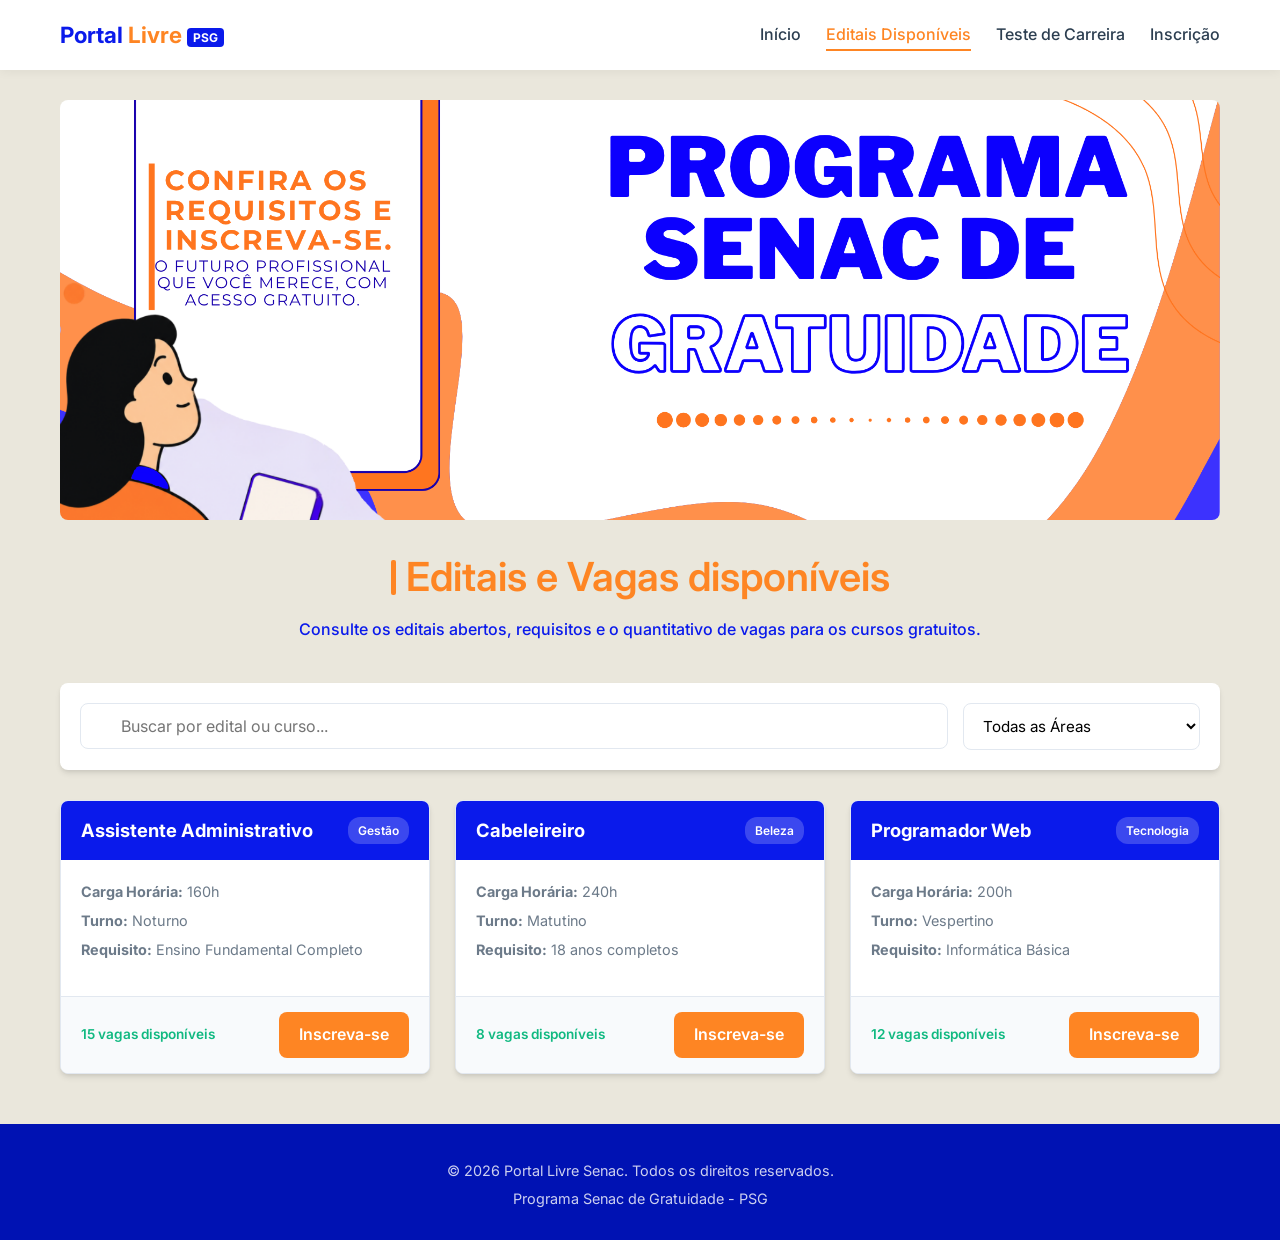
==== portal-PSG/html/editais.html @ 7f182963 "Atualização de  todos os arquivos do projeto" ====
<!DOCTYPE html>
<html lang="pt-BR">
<head>
    <meta charset="UTF-8">
    <meta name="viewport" content="width=device-width, initial-scale=1.0">
    <title>Editais Disponíveis - Portal Livre Senac PSG</title>
    <!-- Correto para o index.html -->
<link rel="stylesheet" href="/portal-PSG/css/global.css">
<link rel="stylesheet" href="/portal-PSG/css/editais.css">
    <link href="https://fonts.googleapis.com/css2?family=Inter:wght@400;500;600;700;800&display=swap" rel="stylesheet">
</head>
<body>

    <header class="navbar">
        <div class="container nav-content">
            <a href="index.html" class="logo">
                Portal <span class="highlight">Livre</span> <span class="psg-tag">PSG</span>
            </a>
            <ul class="nav-links">
                <li><a href="index.html">Início</a></li>
                <li><a href="editais.html" class="active">Editais Disponíveis</a></li>
                <li><a href="teste-carreira.html">Teste de Carreira</a></li>
                <li><a href="inscricao.html">Inscrição</a></li>
            </ul>
        </div>
    </header>

    <main class="container">
        <div class="editais-banner-wrapper">
            <!-- Certifique-se de salvar a imagem com este nome na pasta /img -->
            <img src="/portal-PSG/img/Programa de gratuitade.png" alt="Banner Editais Senac" class="editais-banner-img" onerror="this.style.display='none'">
            <div class="editais-header-box">
                <h2 class="editais-main-title">Editais e Vagas disponíveis</h2>
                <p class="editais-subtitle">Consulte os editais abertos, requisitos e o quantitativo de vagas para os cursos gratuitos.</p>
            </div>
        </div>

        <div class="filter-container">
            <div class="search-input-box">
                <i class="fas fa-search"></i>
                <input type="text" id="searchEdital" placeholder="Buscar por edital ou curso...">
            </div>
            <div class="filter-selects">
                <select id="filterArea">
                    <option value="">Todas as Áreas</option>
                    <option value="tecnologia">Tecnologia da Informação</option>
                    <option value="gestao">Gestão e Negócios</option>
                    <option value="gastronomia">Gastronomia</option>
                </select>
            </div>
        </div>

        <div class="courses-grid" id="coursesGrid">
    
    <!-- Card 1: Exemplo de Curso -->
    <div class="course-card">
        <div class="course-header">
            <h3 class="course-title" style="color: white; margin: 0; font-size: 1.15rem;">Assistente Administrativo</h3>
            <span class="course-tag">Gestão</span>
        </div>
        <div class="course-body">
            <div class="course-info">
                <p><i class="fas fa-clock"></i> <strong>Carga Horária:</strong> 160h</p>
                <p><i class="fas fa-calendar-alt"></i> <strong>Turno:</strong> Noturno</p>
                <p><i class="fas fa-graduation-cap"></i> <strong>Requisito:</strong> Ensino Fundamental Completo</p>
            </div>
        </div>
        <div class="course-footer">
            <span class="vagas-tag"><i class="fas fa-users"></i> 15 vagas disponíveis</span>
            <a href="inscricao.html" class="btn-primary">Inscreva-se</a>
        </div>
    </div>

    <!-- Card 2: Exemplo de Curso -->
    <div class="course-card">
        <div class="course-header">
            <h3 class="course-title" style="color: white; margin: 0; font-size: 1.15rem;">Cabeleireiro</h3>
            <span class="course-tag">Beleza</span>
        </div>
        <div class="course-body">
            <div class="course-info">
                <p><i class="fas fa-clock"></i> <strong>Carga Horária:</strong> 240h</p>
                <p><i class="fas fa-calendar-alt"></i> <strong>Turno:</strong> Matutino</p>
                <p><i class="fas fa-graduation-cap"></i> <strong>Requisito:</strong> 18 anos completos</p>
            </div>
        </div>
        <div class="course-footer">
            <span class="vagas-tag"><i class="fas fa-users"></i> 8 vagas disponíveis</span>
            <a href="inscricao.html" class="btn-primary">Inscreva-se</a>
        </div>
    </div>

    <!-- Card 3: Exemplo de Curso -->
    <div class="course-card">
        <div class="course-header">
            <h3 class="course-title" style="color: white; margin: 0; font-size: 1.15rem;">Programador Web</h3>
            <span class="course-tag">Tecnologia</span>
        </div>
        <div class="course-body">
            <div class="course-info">
                <p><i class="fas fa-clock"></i> <strong>Carga Horária:</strong> 200h</p>
                <p><i class="fas fa-calendar-alt"></i> <strong>Turno:</strong> Vespertino</p>
                <p><i class="fas fa-graduation-cap"></i> <strong>Requisito:</strong> Informática Básica</p>
            </div>
        </div>
        <div class="course-footer">
            <span class="vagas-tag"><i class="fas fa-users"></i> 12 vagas disponíveis</span>
            <a href="inscricao.html" class="btn-primary">Inscreva-se</a>
        </div>
    </div>

</div>
    </main>

    <footer>
        <div class="container">
            <p>&copy; 2026 Portal Livre Senac. Todos os direitos reservados.</p>
            <p>Programa Senac de Gratuidade - PSG</p>
        </div>
    </footer>

    <script src="js/script.js"></script>
</body>
</html>
---- portal-PSG/css/global.css ----
/* ================= VARIÁVEIS E RESET ================= */
:root {
    --senac-blue: #0A1AEB;
    --senac-blue-dark: #0012B3;
    --senac-orange: #FE8523;
    --senac-orange-hover: #E06F15;
    --text-dark: #2c3e50;
    --text-light: #6c7a89;
    --bg-light: #EAE7DC;
    --bg-white: #ffffff;
    --border-color: #e2e8f0;
    --success-color: #10b981;
    --danger-color: #ef4444;
    --radius: 8px;
    --shadow: 0 4px 6px -1px rgba(0, 0, 0, 0.1), 0 2px 4px -1px rgba(0, 0, 0, 0.06);
}

* {
    margin: 0;
    padding: 0;
    box-sizing: border-box;
    font-family: 'Inter', sans-serif;
}

body {
    background-color: var(--bg-light);
    color: var(--text-dark);
    line-height: 1.6;
    display: flex;
    flex-direction: column;
    min-height: 100vh;
}

.container {
    max-width: 1200px;
    margin: 0 auto;
    padding: 0 20px;
    width: 100%;
}

main.container {
    flex: 1;
    padding-top: 30px;
    padding-bottom: 50px;
}

.hidden {
    display: none !important;
}

/* ================= CABEÇALHO (NAVBAR) - GLOBAL ================= */
.navbar {
    background-color: var(--bg-white);
    box-shadow: 0 2px 10px rgba(0, 0, 0, 0.05);
    position: sticky;
    top: 0;
    z-index: 1000;
}

.nav-content {
    display: flex;
    justify-content: space-between;
    align-items: center;
    height: 70px;
}

.logo {
    cursor: pointer;
    font-weight: 700;
    font-size: 1.4rem;
    color: var(--senac-blue);
    text-decoration: none;
}

.logo .highlight {
    color: var(--senac-orange);
}

.psg-tag {
    background-color: var(--senac-blue);
    color: white;
    font-size: 0.75rem;
    padding: 2px 6px;
    border-radius: 4px;
    vertical-align: middle;
}

.nav-links {
    display: flex;
    gap: 25px;
    list-style: none;
}

.nav-links a {
    text-decoration: none;
    color: var(--text-dark);
    font-weight: 500;
    transition: color 0.3s;
    padding-bottom: 5px;
}

.nav-links a:hover,
.nav-links a.active {
    color: var(--senac-orange);
    border-bottom: 2px solid var(--senac-orange);
}

/* ================= BOTÕES GERAIS ================= */
.btn-primary {
    background-color: var(--senac-orange);
    color: white;
    border: none;
    padding: 10px 20px;
    border-radius: var(--radius);
    font-weight: 600;
    cursor: pointer;
    transition: background 0.3s, transform 0.1s;
    text-decoration: none;
    display: inline-block;
    text-align: center;
}

.btn-primary:hover {
    background-color: var(--senac-orange-hover);
}

.btn-secondary {
    background-color: transparent;
    color: var(--senac-blue);
    border: 2px solid var(--senac-blue);
    padding: 8px 18px;
    border-radius: var(--radius);
    font-weight: 600;
    cursor: pointer;
    transition: all 0.3s;
    text-decoration: none;
    display: inline-block;
    text-align: center;
}

.btn-secondary:hover {
    background-color: var(--senac-blue);
    color: white;
}

.btn-lg {
    padding: 14px 28px;
    font-size: 1.05rem;
}

.btn-full {
    width: 100%;
    margin-top: 10px;
}

/* ================= RODAPÉ (FOOTER) - GLOBAL ================= */
footer {
    background-color: var(--senac-blue-dark);
    color: white;
    padding: 30px 0;
    text-align: center;
    margin-top: auto;
}

footer p {
    opacity: 0.8;
    font-size: 0.9rem;
    margin-top: 5px;
}

@media (max-width: 768px) {
    .nav-links { display: none; }
}
---- portal-PSG/css/editais.css ----
/* ================= BANNER E FILTROS ================= */
.editais-banner-wrapper {
    display: flex;
    flex-direction: column;
    align-items: center;
    text-align: center;
    margin-bottom: 10px;
}
.editais-banner-img {
    display: block;
    width: 100%;
    max-width: 100%;
    height: 420px;           /* Altura fixa menor (você pode testar 200px ou 250px) */
    object-fit: cover;       /* Corta as bordas superior/inferior de forma limpa para não achatar */
    object-position: center; /* Mantém o centro do banner em foco */
    margin: 0 auto 25px;
    border-radius: var(--radius);
}
.editais-header-box {
    margin-bottom: 30px;
}

.editais-main-title {
    color: var(--senac-orange);
    font-size: 2.5rem;
    font-weight: 600;
    margin-bottom: 8px;
    display: flex;
    align-items: center;
    justify-content: center;
    gap: 10px;
}

.editais-main-title::before {
    content: '';
    display: inline-block;
    width: 5px;
    height: 35px;
    background-color: var(--senac-orange);
    border-radius: 2px;
}

.editais-subtitle {
    color: var(--senac-blue);
    font-size: 1rem;
    font-weight: 500;
    max-width: 700px;
    margin: 0 auto;
}

.filter-container {
    background: var(--bg-white);
    padding: 20px;
    border-radius: var(--radius);
    box-shadow: var(--shadow);
    display: flex;
    gap: 15px;
    margin-bottom: 30px;
    flex-wrap: wrap;
}

.search-input-box {
    flex: 1;
    min-width: 280px;
    position: relative;
}

.search-input-box i {
    position: absolute;
    left: 15px;
    top: 50%;
    transform: translateY(-50%);
    color: var(--text-light);
}

.search-input-box input {
    width: 100%;
    padding: 12px 15px 12px 40px;
    border: 1px solid var(--border-color);
    border-radius: var(--radius);
    font-size: 1rem;
    outline: none;
}

.filter-selects {
    display: flex;
    gap: 10px;
    flex-wrap: wrap;
}

.filter-selects select {
    padding: 12px 15px;
    border: 1px solid var(--border-color);
    border-radius: var(--radius);
    font-size: 0.95rem;
    outline: none;
    background-color: var(--bg-white);
    cursor: pointer;
}

/* ================= GRID DE CURSOS ================= */
.courses-grid {
    display: grid;
    grid-template-columns: repeat(auto-fill, minmax(320px, 1fr));
    gap: 25px;
}

.course-card {
    background: var(--bg-white);
    border-radius: var(--radius);
    overflow: hidden;
    box-shadow: var(--shadow);
    transition: transform 0.2s, box-shadow 0.2s;
    display: flex;
    flex-direction: column;
    border: 1px solid var(--border-color);
}

.course-card:hover {
    transform: translateY(-5px);
    box-shadow: 0 10px 15px -3px rgba(0, 0, 0, 0.1);
}

.course-header {
    background-color: var(--senac-blue);
    color: white;
    padding: 15px 20px;
    display: flex;
    justify-content: space-between;
    align-items: center;
}

.course-tag {
    background: rgba(255, 255, 255, 0.2);
    padding: 4px 10px;
    border-radius: 12px;
    font-size: 0.75rem;
    font-weight: 600;
}

.course-body {
    padding: 20px;
    flex: 1;
    display: flex;
    flex-direction: column;
}

.course-title {
    font-size: 1.25rem;
    font-weight: 700;
    color: var(--senac-blue);
    margin-bottom: 10px;
}

.course-info {
    margin-bottom: 15px;
    color: var(--text-light);
    font-size: 0.9rem;
    display: flex;
    flex-direction: column;
    gap: 6px;
}

.course-info i {
    width: 20px;
    color: var(--senac-orange);
}

.course-footer {
    padding: 15px 20px;
    border-top: 1px solid var(--border-color);
    background-color: #f8fafc;
    display: flex;
    justify-content: space-between;
    align-items: center;
}

.vagas-tag {
    font-size: 0.85rem;
    font-weight: 600;
    color: var(--success-color);
}

@media (max-width: 768px) {
    .filter-container { flex-direction: column; }
    .filter-selects { flex-direction: column; width: 100%; }
    .filter-selects select { width: 100%; }
    .editais-main-title { font-size: 1.8rem; }
}
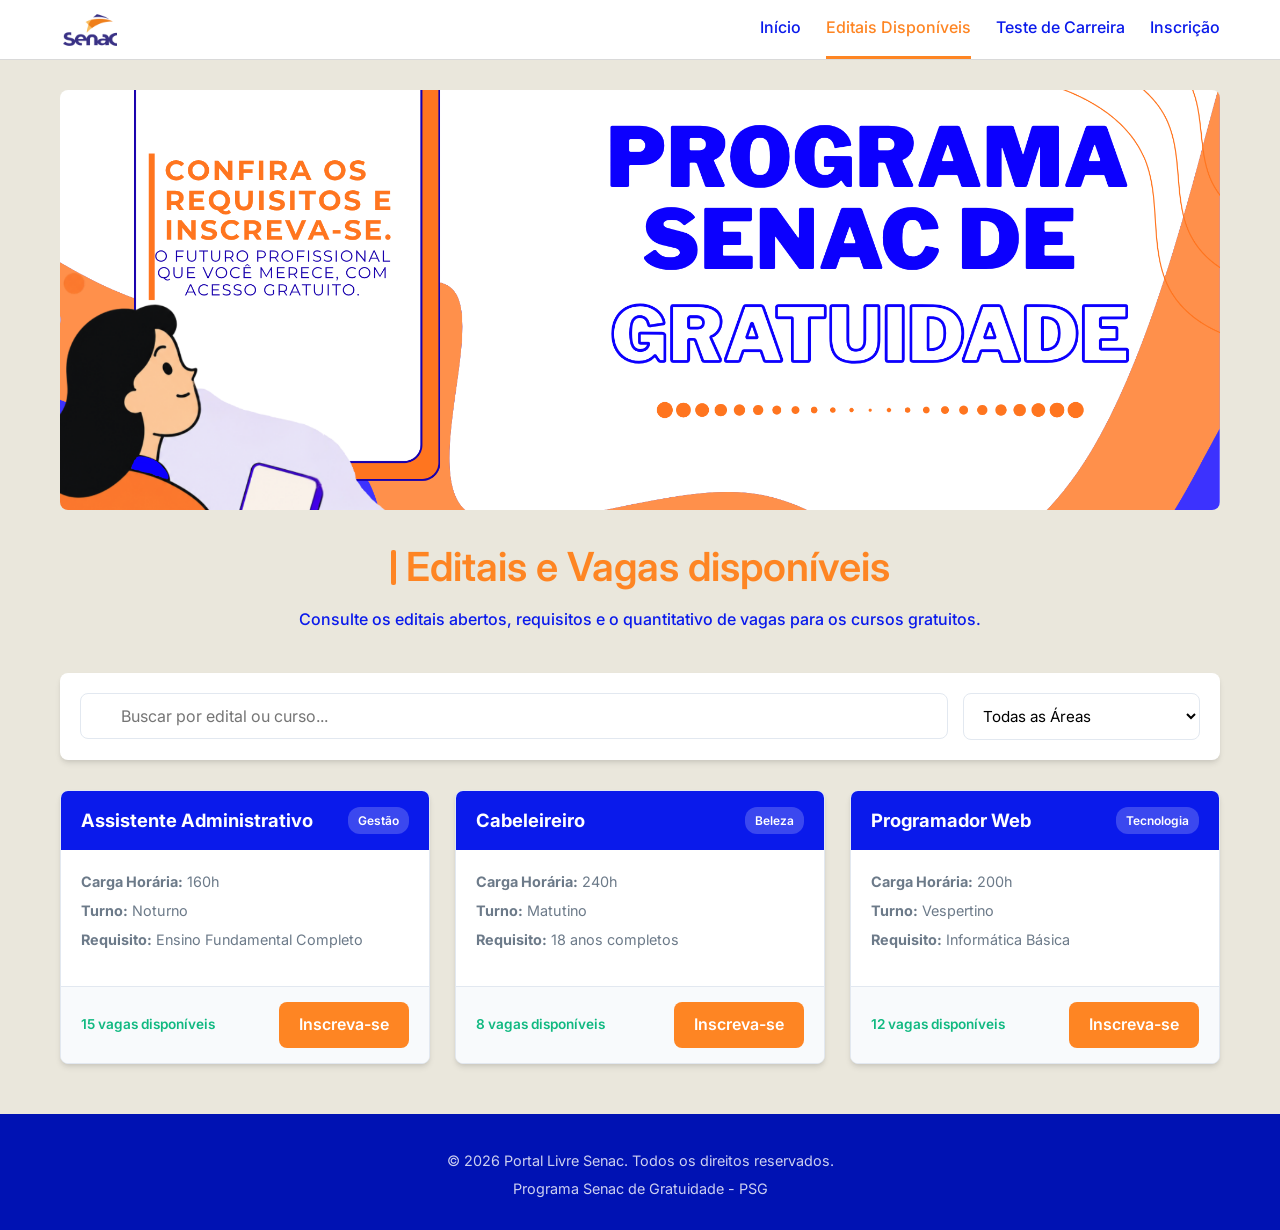
==== commit 083767ac: "Ajuste nas abas: Teste de carreira, navbar global" ====
--- a/portal-PSG/html/editais.html
+++ b/portal-PSG/html/editais.html
@@ -7,23 +7,24 @@
     <!-- Correto para o index.html -->
 <link rel="stylesheet" href="/portal-PSG/css/global.css">
 <link rel="stylesheet" href="/portal-PSG/css/editais.css">
-    <link href="https://fonts.googleapis.com/css2?family=Inter:wght@400;500;600;700;800&display=swap" rel="stylesheet">
+    <!-- Cole este link de fontes no <head> de TODAS as páginas -->
+<link href="https://fonts.googleapis.com/css2?family=Inter:wght@400;500;600;700&family=Lekton:wght@400;700&family=Lexend:wght@400;600;700;800&display=swap" rel="stylesheet">
 </head>
 <body>
 
     <header class="navbar">
-        <div class="container nav-content">
-            <a href="index.html" class="logo">
-                Portal <span class="highlight">Livre</span> <span class="psg-tag">PSG</span>
-            </a>
-            <ul class="nav-links">
-                <li><a href="index.html">Início</a></li>
-                <li><a href="editais.html" class="active">Editais Disponíveis</a></li>
-                <li><a href="teste-carreira.html">Teste de Carreira</a></li>
-                <li><a href="inscricao.html">Inscrição</a></li>
-            </ul>
-        </div>
-    </header>
+    <div class="container nav-content">
+        <a href="index.html" class="logo">
+            <img src="/portal-PSG/img/senac-logo.png" alt="Senac" class="logo-img">
+        </a>
+        <ul class="nav-links">
+            <li><a href="index.html">Início</a></li>
+            <li><a href="editais.html" class="active">Editais Disponíveis</a></li>
+            <li><a href="teste-carreira.html">Teste de Carreira</a></li>
+            <li><a href="inscricao.html">Inscrição</a></li>
+        </ul>
+    </div>
+</header>
 
     <main class="container">
         <div class="editais-banner-wrapper">
--- a/portal-PSG/css/global.css
+++ b/portal-PSG/css/global.css
@@ -29,6 +29,7 @@
     display: flex;
     flex-direction: column;
     min-height: 100vh;
+    padding-top: 60px; /* Evita que a navbar fixa cubra o topo das páginas */
 }
 
 .container {
@@ -50,61 +51,79 @@
 
 /* ================= CABEÇALHO (NAVBAR) - GLOBAL ================= */
 .navbar {
-    background-color: var(--bg-white);
-    box-shadow: 0 2px 10px rgba(0, 0, 0, 0.05);
-    position: sticky;
+    width: 100%;
+    height: 60px;
+    background: #FFFFFF;
+    border-bottom: 1px solid #D9D9D9;
+    position: fixed;
     top: 0;
-    z-index: 1000;
+    left: 0;
+    z-index: 999;
 }
 
+.navbar .container,
 .nav-content {
+    height: 100%;
     display: flex;
     justify-content: space-between;
     align-items: center;
-    height: 70px;
 }
 
+/* Estilo da Logo com Imagem */
 .logo {
-    cursor: pointer;
-    font-weight: 700;
-    font-size: 1.4rem;
-    color: var(--senac-blue);
+    display: flex;
+    align-items: center;
+    gap: 8px;
     text-decoration: none;
+    height: 100%;
 }
 
-.logo .highlight {
-    color: var(--senac-orange);
+.logo-img {
+    height: 60px; /* Altura ideal para a navbar de 60px */
+    width: auto;
+    object-fit: contain;
 }
 
 .psg-tag {
     background-color: var(--senac-blue);
     color: white;
     font-size: 0.75rem;
-    padding: 2px 6px;
+    font-weight: 700;
+    padding: 3px 7px;
     border-radius: 4px;
-    vertical-align: middle;
+    line-height: 1;
 }
 
 .nav-links {
     display: flex;
     gap: 25px;
     list-style: none;
+    height: 100%;
+    align-items: center;
+}
+
+.nav-links li {
+    height: 100%;
+    display: flex;
+    align-items: center;
 }
 
 .nav-links a {
     text-decoration: none;
-    color: var(--text-dark);
+    color:#0A1AEB;
     font-weight: 500;
-    transition: color 0.3s;
-    padding-bottom: 5px;
+    transition: color 0.3s, border-color 0.3s;
+    height: 100%;
+    display: flex;
+    align-items: center;
+    border-bottom: 3px solid transparent;
 }
 
 .nav-links a:hover,
 .nav-links a.active {
     color: var(--senac-orange);
-    border-bottom: 2px solid var(--senac-orange);
+    border-bottom-color: var(--senac-orange);
 }
-
 /* ================= BOTÕES GERAIS ================= */
 .btn-primary {
     background-color: var(--senac-orange);
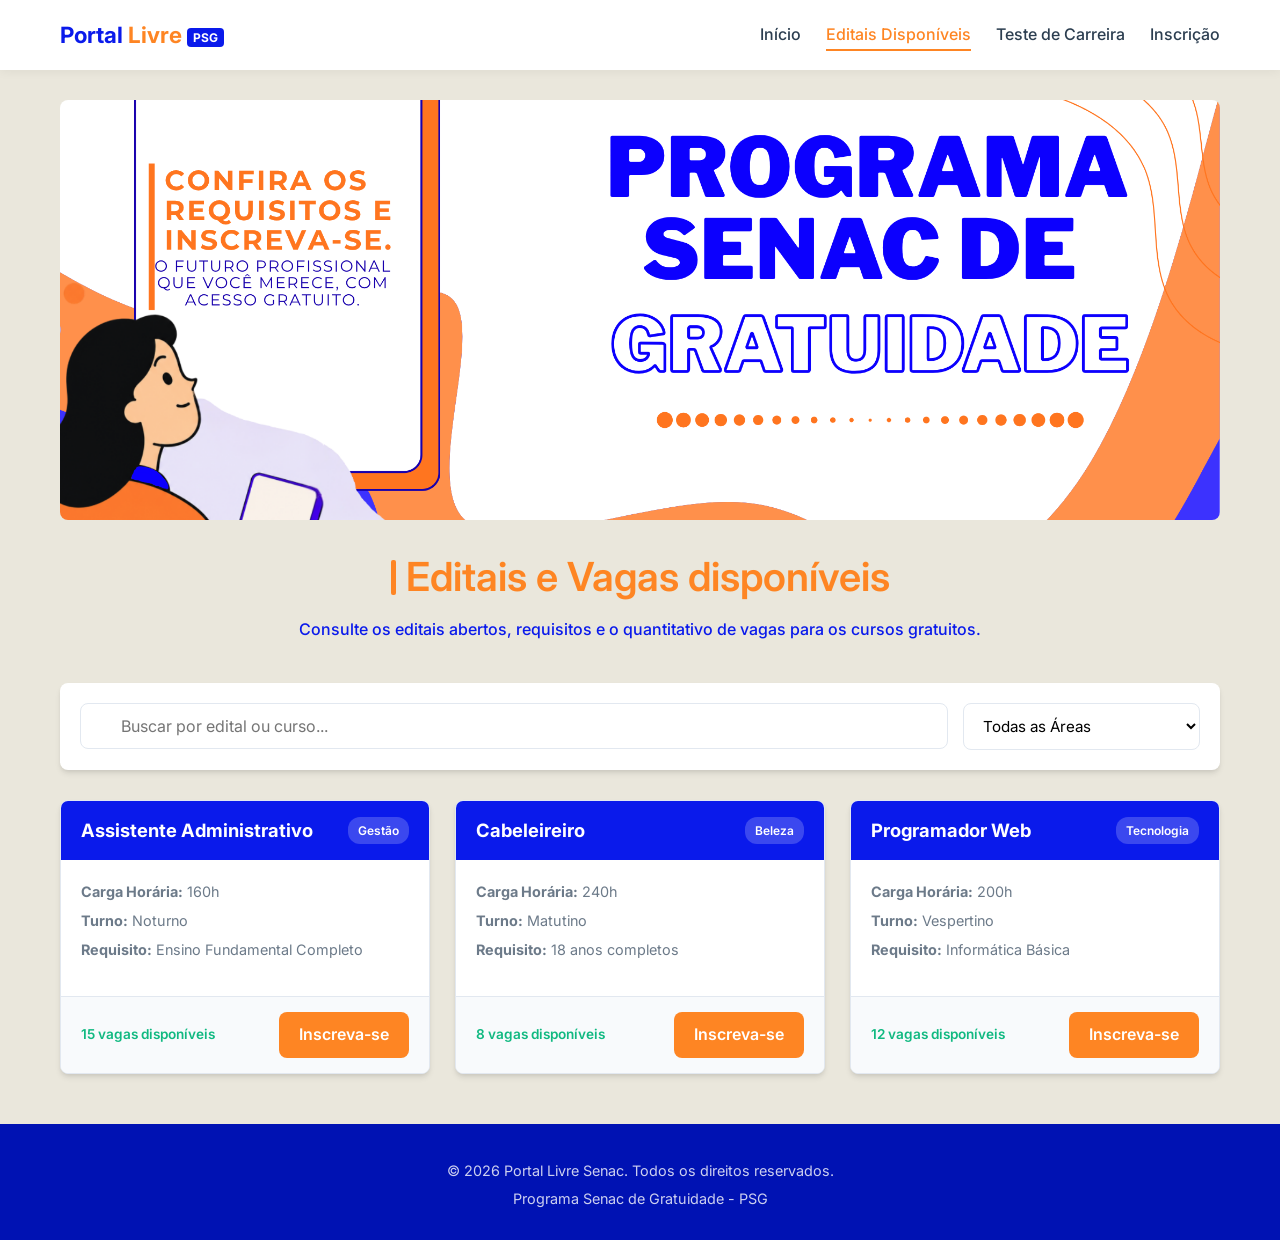
==== commit c0063abb: "atualizações da home" ====
--- a/portal-PSG/html/editais.html
+++ b/portal-PSG/html/editais.html
@@ -7,24 +7,23 @@
     <!-- Correto para o index.html -->
 <link rel="stylesheet" href="/portal-PSG/css/global.css">
 <link rel="stylesheet" href="/portal-PSG/css/editais.css">
-    <!-- Cole este link de fontes no <head> de TODAS as páginas -->
-<link href="https://fonts.googleapis.com/css2?family=Inter:wght@400;500;600;700&family=Lekton:wght@400;700&family=Lexend:wght@400;600;700;800&display=swap" rel="stylesheet">
+    <link href="https://fonts.googleapis.com/css2?family=Inter:wght@400;500;600;700;800&display=swap" rel="stylesheet">
 </head>
 <body>
 
     <header class="navbar">
-    <div class="container nav-content">
-        <a href="index.html" class="logo">
-            <img src="/portal-PSG/img/senac-logo.png" alt="Senac" class="logo-img">
-        </a>
-        <ul class="nav-links">
-            <li><a href="index.html">Início</a></li>
-            <li><a href="editais.html" class="active">Editais Disponíveis</a></li>
-            <li><a href="teste-carreira.html">Teste de Carreira</a></li>
-            <li><a href="inscricao.html">Inscrição</a></li>
-        </ul>
-    </div>
-</header>
+        <div class="container nav-content">
+            <a href="index.html" class="logo">
+                Portal <span class="highlight">Livre</span> <span class="psg-tag">PSG</span>
+            </a>
+            <ul class="nav-links">
+                <li><a href="index.html">Início</a></li>
+                <li><a href="editais.html" class="active">Editais Disponíveis</a></li>
+                <li><a href="teste-carreira.html">Teste de Carreira</a></li>
+                <li><a href="inscricao.html">Inscrição</a></li>
+            </ul>
+        </div>
+    </header>
 
     <main class="container">
         <div class="editais-banner-wrapper">
--- a/portal-PSG/css/global.css
+++ b/portal-PSG/css/global.css
@@ -29,7 +29,6 @@
     display: flex;
     flex-direction: column;
     min-height: 100vh;
-    padding-top: 60px; /* Evita que a navbar fixa cubra o topo das páginas */
 }
 
 .container {
@@ -51,79 +50,61 @@
 
 /* ================= CABEÇALHO (NAVBAR) - GLOBAL ================= */
 .navbar {
-    width: 100%;
-    height: 60px;
-    background: #FFFFFF;
-    border-bottom: 1px solid #D9D9D9;
-    position: fixed;
+    background-color: var(--bg-white);
+    box-shadow: 0 2px 10px rgba(0, 0, 0, 0.05);
+    position: sticky;
     top: 0;
-    left: 0;
-    z-index: 999;
+    z-index: 1000;
 }
 
-.navbar .container,
 .nav-content {
-    height: 100%;
     display: flex;
     justify-content: space-between;
     align-items: center;
+    height: 70px;
 }
 
-/* Estilo da Logo com Imagem */
 .logo {
-    display: flex;
-    align-items: center;
-    gap: 8px;
+    cursor: pointer;
+    font-weight: 700;
+    font-size: 1.4rem;
+    color: var(--senac-blue);
     text-decoration: none;
-    height: 100%;
 }
 
-.logo-img {
-    height: 60px; /* Altura ideal para a navbar de 60px */
-    width: auto;
-    object-fit: contain;
+.logo .highlight {
+    color: var(--senac-orange);
 }
 
 .psg-tag {
     background-color: var(--senac-blue);
     color: white;
     font-size: 0.75rem;
-    font-weight: 700;
-    padding: 3px 7px;
+    padding: 2px 6px;
     border-radius: 4px;
-    line-height: 1;
+    vertical-align: middle;
 }
 
 .nav-links {
     display: flex;
     gap: 25px;
     list-style: none;
-    height: 100%;
-    align-items: center;
-}
-
-.nav-links li {
-    height: 100%;
-    display: flex;
-    align-items: center;
 }
 
 .nav-links a {
     text-decoration: none;
-    color:#0A1AEB;
+    color: var(--text-dark);
     font-weight: 500;
-    transition: color 0.3s, border-color 0.3s;
-    height: 100%;
-    display: flex;
-    align-items: center;
-    border-bottom: 3px solid transparent;
+    transition: color 0.3s;
+    padding-bottom: 5px;
 }
 
 .nav-links a:hover,
 .nav-links a.active {
     color: var(--senac-orange);
-    border-bottom-color: var(--senac-orange);
+    border-bottom: 2px solid var(--senac-orange);
 }
+
 /* ================= BOTÕES GERAIS ================= */
 .btn-primary {
     background-color: var(--senac-orange);
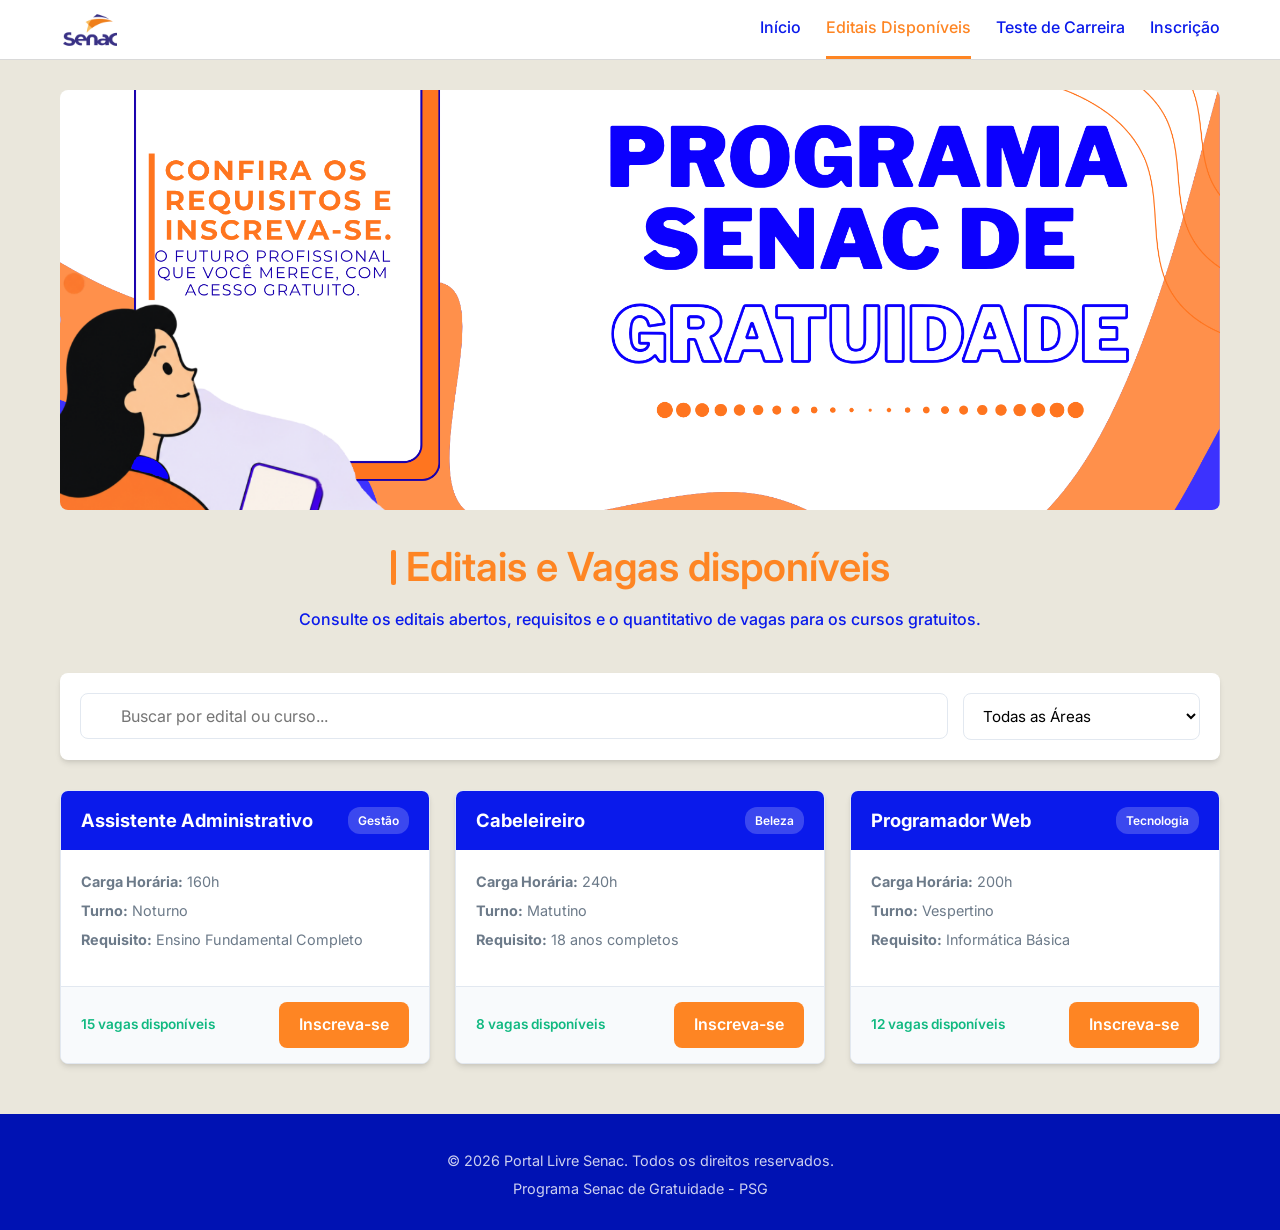
==== commit f7e80f93: "Merge branch 'main' into homehome" ====
--- a/portal-PSG/html/editais.html
+++ b/portal-PSG/html/editais.html
@@ -7,23 +7,24 @@
     <!-- Correto para o index.html -->
 <link rel="stylesheet" href="/portal-PSG/css/global.css">
 <link rel="stylesheet" href="/portal-PSG/css/editais.css">
-    <link href="https://fonts.googleapis.com/css2?family=Inter:wght@400;500;600;700;800&display=swap" rel="stylesheet">
+    <!-- Cole este link de fontes no <head> de TODAS as páginas -->
+<link href="https://fonts.googleapis.com/css2?family=Inter:wght@400;500;600;700&family=Lekton:wght@400;700&family=Lexend:wght@400;600;700;800&display=swap" rel="stylesheet">
 </head>
 <body>
 
     <header class="navbar">
-        <div class="container nav-content">
-            <a href="index.html" class="logo">
-                Portal <span class="highlight">Livre</span> <span class="psg-tag">PSG</span>
-            </a>
-            <ul class="nav-links">
-                <li><a href="index.html">Início</a></li>
-                <li><a href="editais.html" class="active">Editais Disponíveis</a></li>
-                <li><a href="teste-carreira.html">Teste de Carreira</a></li>
-                <li><a href="inscricao.html">Inscrição</a></li>
-            </ul>
-        </div>
-    </header>
+    <div class="container nav-content">
+        <a href="index.html" class="logo">
+            <img src="/portal-PSG/img/senac-logo.png" alt="Senac" class="logo-img">
+        </a>
+        <ul class="nav-links">
+            <li><a href="index.html">Início</a></li>
+            <li><a href="editais.html" class="active">Editais Disponíveis</a></li>
+            <li><a href="teste-carreira.html">Teste de Carreira</a></li>
+            <li><a href="inscricao.html">Inscrição</a></li>
+        </ul>
+    </div>
+</header>
 
     <main class="container">
         <div class="editais-banner-wrapper">
--- a/portal-PSG/css/global.css
+++ b/portal-PSG/css/global.css
@@ -29,6 +29,7 @@
     display: flex;
     flex-direction: column;
     min-height: 100vh;
+    padding-top: 60px; /* Evita que a navbar fixa cubra o topo das páginas */
 }
 
 .container {
@@ -50,61 +51,79 @@
 
 /* ================= CABEÇALHO (NAVBAR) - GLOBAL ================= */
 .navbar {
-    background-color: var(--bg-white);
-    box-shadow: 0 2px 10px rgba(0, 0, 0, 0.05);
-    position: sticky;
+    width: 100%;
+    height: 60px;
+    background: #FFFFFF;
+    border-bottom: 1px solid #D9D9D9;
+    position: fixed;
     top: 0;
-    z-index: 1000;
+    left: 0;
+    z-index: 999;
 }
 
+.navbar .container,
 .nav-content {
+    height: 100%;
     display: flex;
     justify-content: space-between;
     align-items: center;
-    height: 70px;
 }
 
+/* Estilo da Logo com Imagem */
 .logo {
-    cursor: pointer;
-    font-weight: 700;
-    font-size: 1.4rem;
-    color: var(--senac-blue);
+    display: flex;
+    align-items: center;
+    gap: 8px;
     text-decoration: none;
+    height: 100%;
 }
 
-.logo .highlight {
-    color: var(--senac-orange);
+.logo-img {
+    height: 60px; /* Altura ideal para a navbar de 60px */
+    width: auto;
+    object-fit: contain;
 }
 
 .psg-tag {
     background-color: var(--senac-blue);
     color: white;
     font-size: 0.75rem;
-    padding: 2px 6px;
+    font-weight: 700;
+    padding: 3px 7px;
     border-radius: 4px;
-    vertical-align: middle;
+    line-height: 1;
 }
 
 .nav-links {
     display: flex;
     gap: 25px;
     list-style: none;
+    height: 100%;
+    align-items: center;
+}
+
+.nav-links li {
+    height: 100%;
+    display: flex;
+    align-items: center;
 }
 
 .nav-links a {
     text-decoration: none;
-    color: var(--text-dark);
+    color:#0A1AEB;
     font-weight: 500;
-    transition: color 0.3s;
-    padding-bottom: 5px;
+    transition: color 0.3s, border-color 0.3s;
+    height: 100%;
+    display: flex;
+    align-items: center;
+    border-bottom: 3px solid transparent;
 }
 
 .nav-links a:hover,
 .nav-links a.active {
     color: var(--senac-orange);
-    border-bottom: 2px solid var(--senac-orange);
+    border-bottom-color: var(--senac-orange);
 }
-
 /* ================= BOTÕES GERAIS ================= */
 .btn-primary {
     background-color: var(--senac-orange);
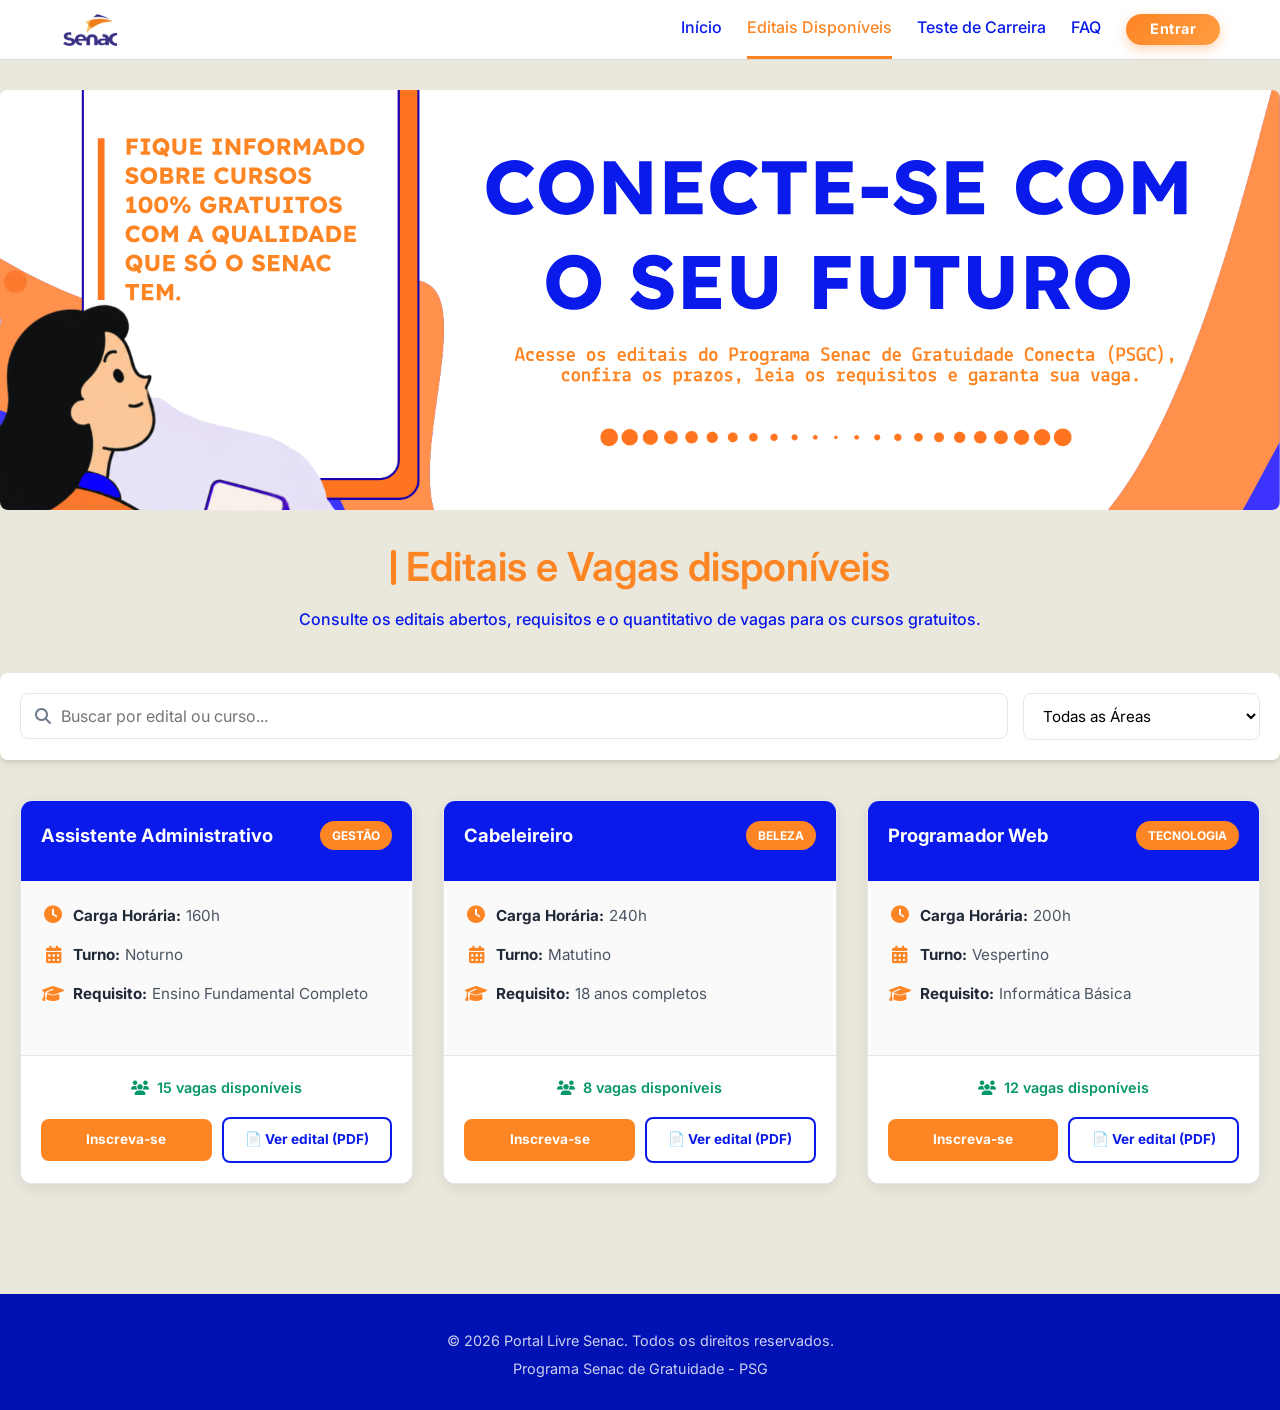
==== commit ee9f61c1: "Telas novas adicionadas" ====
--- a/portal-PSG/html/editais.html
+++ b/portal-PSG/html/editais.html
@@ -4,38 +4,48 @@
     <meta charset="UTF-8">
     <meta name="viewport" content="width=device-width, initial-scale=1.0">
     <title>Editais Disponíveis - Portal Livre Senac PSG</title>
-    <!-- Correto para o index.html -->
-<link rel="stylesheet" href="/portal-PSG/css/global.css">
-<link rel="stylesheet" href="/portal-PSG/css/editais.css">
-    <!-- Cole este link de fontes no <head> de TODAS as páginas -->
-<link href="https://fonts.googleapis.com/css2?family=Inter:wght@400;500;600;700&family=Lekton:wght@400;700&family=Lexend:wght@400;600;700;800&display=swap" rel="stylesheet">
+    
+    <!-- CSS -->
+    <link rel="stylesheet" href="/portal-PSG/css/global.css">
+    <link rel="stylesheet" href="/portal-PSG/css/editais.css">
+    
+    <!-- Fontes -->
+    <link href="https://fonts.googleapis.com/css2?family=Inter:wght@400;500;600;700&family=Lekton:wght@400;700&family=Lexend:wght@400;600;700;800&display=swap" rel="stylesheet">
+    
+    <!-- FontAwesome (Necessário para os ícones funcionarem) -->
+    <link rel="stylesheet" href="https://cdnjs.cloudflare.com/ajax/libs/font-awesome/6.4.0/css/all.min.css">
 </head>
 <body>
 
+    <!-- NAVBAR -->
     <header class="navbar">
-    <div class="container nav-content">
-        <a href="index.html" class="logo">
-            <img src="/portal-PSG/img/senac-logo.png" alt="Senac" class="logo-img">
-        </a>
-        <ul class="nav-links">
-            <li><a href="index.html">Início</a></li>
-            <li><a href="editais.html" class="active">Editais Disponíveis</a></li>
-            <li><a href="teste-carreira.html">Teste de Carreira</a></li>
-            <li><a href="inscricao.html">Inscrição</a></li>
-        </ul>
-    </div>
-</header>
+        <div class="container nav-content">
+            <a href="index.html" class="logo">
+                <img src="/portal-PSG/img/senac-logo.png" alt="Senac" class="logo-img">
+            </a>
+            <ul class="nav-links">
+                <li><a href="index.html">Início</a></li>
+                <li><a href="editais.html" class="active">Editais Disponíveis</a></li>
+                <li><a href="teste-carreira.html">Teste de Carreira</a></li>
+                <li><a href="faq.html">FAQ</a></li>
+                <li><a href="login.html" class="btn-primary btn-nav-login">Entrar</a></li>
+            </ul>
+        </div>
+    </header>
 
+    <!-- CONTEÚDO PRINCIPAL -->
     <main class="container">
+        
+        <!-- BANNER DE EDITAIS -->
         <div class="editais-banner-wrapper">
-            <!-- Certifique-se de salvar a imagem com este nome na pasta /img -->
-            <img src="/portal-PSG/img/Programa de gratuitade.png" alt="Banner Editais Senac" class="editais-banner-img" onerror="this.style.display='none'">
+            <img src="/portal-PSG/img/Frame 103.svg" alt="Banner Editais Senac" class="editais-banner-img" onerror="this.style.display='none'">
             <div class="editais-header-box">
                 <h2 class="editais-main-title">Editais e Vagas disponíveis</h2>
                 <p class="editais-subtitle">Consulte os editais abertos, requisitos e o quantitativo de vagas para os cursos gratuitos.</p>
             </div>
         </div>
 
+        <!-- FILTROS E BUSCA -->
         <div class="filter-container">
             <div class="search-input-box">
                 <i class="fas fa-search"></i>
@@ -51,68 +61,76 @@
             </div>
         </div>
 
+        <!-- GRID DE CURSOS -->
         <div class="courses-grid" id="coursesGrid">
-    
-    <!-- Card 1: Exemplo de Curso -->
-    <div class="course-card">
-        <div class="course-header">
-            <h3 class="course-title" style="color: white; margin: 0; font-size: 1.15rem;">Assistente Administrativo</h3>
-            <span class="course-tag">Gestão</span>
+        
+            <!-- Card 1: Assistente Administrativo -->
+            <div class="course-card">
+                <div class="course-header">
+                    <h3 class="course-title" style="color: white; margin: 0; font-size: 1.15rem;">Assistente Administrativo</h3>
+                    <span class="course-tag">Gestão</span>
+                </div>
+                <div class="course-body">
+                    <div class="course-info">
+                        <p><i class="fas fa-clock"></i> <strong>Carga Horária:</strong> 160h</p>
+                        <p><i class="fas fa-calendar-alt"></i> <strong>Turno:</strong> Noturno</p>
+                        <p><i class="fas fa-graduation-cap"></i> <strong>Requisito:</strong> Ensino Fundamental Completo</p>
+                    </div>
+                </div>
+                <div class="course-footer">
+                    <span class="vagas-tag"><i class="fas fa-users"></i> 15 vagas disponíveis</span>
+                    <a href="inscricao.html" class="btn-primary">Inscreva-se</a>
+                    <!-- BOTÃO DO PDF ADICIONADO AQUI -->
+                    <a href="/portal-PSG/pdf/edital-adm.pdf" target="_blank" class="btn-pdf-curso">📄 Ver edital (PDF)</a>
+                </div>
+            </div>
+
+            <!-- Card 2: Cabeleireiro -->
+            <div class="course-card">
+                <div class="course-header">
+                    <h3 class="course-title" style="color: white; margin: 0; font-size: 1.15rem;">Cabeleireiro</h3>
+                    <span class="course-tag">Beleza</span>
+                </div>
+                <div class="course-body">
+                    <div class="course-info">
+                        <p><i class="fas fa-clock"></i> <strong>Carga Horária:</strong> 240h</p>
+                        <p><i class="fas fa-calendar-alt"></i> <strong>Turno:</strong> Matutino</p>
+                        <p><i class="fas fa-graduation-cap"></i> <strong>Requisito:</strong> 18 anos completos</p>
+                    </div>
+                </div>
+                <div class="course-footer">
+                    <span class="vagas-tag"><i class="fas fa-users"></i> 8 vagas disponíveis</span>
+                    <a href="inscricao.html" class="btn-primary">Inscreva-se</a>
+                    <!-- BOTÃO DO PDF ADICIONADO AQUI -->
+                    <a href="/portal-PSG/pdf/edital-beleza.pdf" target="_blank" class="btn-pdf-curso">📄 Ver edital (PDF)</a>
+                </div>
+            </div>
+
+            <!-- Card 3: Programador Web -->
+            <div class="course-card">
+                <div class="course-header">
+                    <h3 class="course-title" style="color: white; margin: 0; font-size: 1.15rem;">Programador Web</h3>
+                    <span class="course-tag">Tecnologia</span>
+                </div>
+                <div class="course-body">
+                    <div class="course-info">
+                        <p><i class="fas fa-clock"></i> <strong>Carga Horária:</strong> 200h</p>
+                        <p><i class="fas fa-calendar-alt"></i> <strong>Turno:</strong> Vespertino</p>
+                        <p><i class="fas fa-graduation-cap"></i> <strong>Requisito:</strong> Informática Básica</p>
+                    </div>
+                </div>
+                <div class="course-footer">
+                    <span class="vagas-tag"><i class="fas fa-users"></i> 12 vagas disponíveis</span>
+                    <a href="inscricao.html" class="btn-primary">Inscreva-se</a>
+                    <!-- BOTÃO DO PDF ADICIONADO AQUI -->
+                    <a href="/portal-PSG/pdf/edital-tecnologia.pdf" target="_blank" class="btn-pdf-curso">📄 Ver edital (PDF)</a>
+                </div>
+            </div>
+
         </div>
-        <div class="course-body">
-            <div class="course-info">
-                <p><i class="fas fa-clock"></i> <strong>Carga Horária:</strong> 160h</p>
-                <p><i class="fas fa-calendar-alt"></i> <strong>Turno:</strong> Noturno</p>
-                <p><i class="fas fa-graduation-cap"></i> <strong>Requisito:</strong> Ensino Fundamental Completo</p>
-            </div>
-        </div>
-        <div class="course-footer">
-            <span class="vagas-tag"><i class="fas fa-users"></i> 15 vagas disponíveis</span>
-            <a href="inscricao.html" class="btn-primary">Inscreva-se</a>
-        </div>
-    </div>
-
-    <!-- Card 2: Exemplo de Curso -->
-    <div class="course-card">
-        <div class="course-header">
-            <h3 class="course-title" style="color: white; margin: 0; font-size: 1.15rem;">Cabeleireiro</h3>
-            <span class="course-tag">Beleza</span>
-        </div>
-        <div class="course-body">
-            <div class="course-info">
-                <p><i class="fas fa-clock"></i> <strong>Carga Horária:</strong> 240h</p>
-                <p><i class="fas fa-calendar-alt"></i> <strong>Turno:</strong> Matutino</p>
-                <p><i class="fas fa-graduation-cap"></i> <strong>Requisito:</strong> 18 anos completos</p>
-            </div>
-        </div>
-        <div class="course-footer">
-            <span class="vagas-tag"><i class="fas fa-users"></i> 8 vagas disponíveis</span>
-            <a href="inscricao.html" class="btn-primary">Inscreva-se</a>
-        </div>
-    </div>
-
-    <!-- Card 3: Exemplo de Curso -->
-    <div class="course-card">
-        <div class="course-header">
-            <h3 class="course-title" style="color: white; margin: 0; font-size: 1.15rem;">Programador Web</h3>
-            <span class="course-tag">Tecnologia</span>
-        </div>
-        <div class="course-body">
-            <div class="course-info">
-                <p><i class="fas fa-clock"></i> <strong>Carga Horária:</strong> 200h</p>
-                <p><i class="fas fa-calendar-alt"></i> <strong>Turno:</strong> Vespertino</p>
-                <p><i class="fas fa-graduation-cap"></i> <strong>Requisito:</strong> Informática Básica</p>
-            </div>
-        </div>
-        <div class="course-footer">
-            <span class="vagas-tag"><i class="fas fa-users"></i> 12 vagas disponíveis</span>
-            <a href="inscricao.html" class="btn-primary">Inscreva-se</a>
-        </div>
-    </div>
-
-</div>
     </main>
 
+    <!-- FOOTER -->
     <footer>
         <div class="container">
             <p>&copy; 2026 Portal Livre Senac. Todos os direitos reservados.</p>
@@ -120,6 +138,7 @@
         </div>
     </footer>
 
-    <script src="js/script.js"></script>
+    <!-- SCRIPT CORRIGIDO -->
+    <script src="/portal-PSG/js/script.js"></script>
 </body>
 </html>
--- a/portal-PSG/css/global.css
+++ b/portal-PSG/css/global.css
@@ -110,7 +110,7 @@
 
 .nav-links a {
     text-decoration: none;
-    color:#0A1AEB;
+    color: var(--senac-blue);
     font-weight: 500;
     transition: color 0.3s, border-color 0.3s;
     height: 100%;
@@ -124,6 +124,7 @@
     color: var(--senac-orange);
     border-bottom-color: var(--senac-orange);
 }
+
 /* ================= BOTÕES GERAIS ================= */
 .btn-primary {
     background-color: var(--senac-orange);
@@ -189,4 +190,55 @@
 
 @media (max-width: 768px) {
     .nav-links { display: none; }
+}
+
+/* ==========================================================================
+   PADRONIZAÇÃO GLOBAL DO BOTÃO "ENTRAR" NA NAVBAR (FORÇADA)
+   ========================================================================== */
+
+/* Garante o alinhamento vertical e desgruda o botão do resto do menu */
+.navbar .nav-links li.login-item {
+    display: flex !important;
+    align-items: center !important;
+    height: 100% !important;
+    margin-left: 10px !important; 
+}
+
+/* Visual imutável do botão "Entrar" */
+.navbar .nav-links .btn-nav-login {
+    background: linear-gradient(135deg, var(--senac-orange, #FE8523) 0%, #ff9d42 100%) !important;
+    color: #ffffff !important;
+    padding: 8px 24px !important;
+    width: auto !important;
+    border: none !important;
+    border-radius: 25px !important; /* Formato pílula elegante */
+    font-weight: 700 !important;
+    font-size: 0.9rem !important;
+    letter-spacing: 0.5px !important;
+    cursor: pointer !important;
+    text-decoration: none !important;
+    display: inline-flex !important;
+    align-items: center !important;
+    justify-content: center !important;
+    height: auto !important;
+    line-height: 1 !important;
+    border-bottom: none !important; /* Remove a linha do menu */
+    box-shadow: 0 4px 12px rgba(254, 133, 35, 0.35) !important;
+    transition: all 0.3s ease !important;
+}
+
+/* Efeito Hover em todas as abas */
+.navbar .nav-links .btn-nav-login:hover {
+    background: linear-gradient(135deg, var(--senac-orange-hover, #E06F15) 0%, var(--senac-orange, #FE8523) 100%) !important;
+    color: #ffffff !important;
+    transform: translateY(-2px) !important;
+    box-shadow: 0 6px 16px rgba(254, 133, 35, 0.5) !important;
+    border-bottom: none !important;
+}
+
+/* Estado de Clique (Active) */
+.navbar .nav-links .btn-nav-login:active {
+    transform: translateY(0) scale(0.96) !important;
+    color: #ffffff !important;
+    box-shadow: 0 2px 6px rgba(254, 133, 35, 0.3) !important;
 }
--- a/portal-PSG/css/editais.css
+++ b/portal-PSG/css/editais.css
@@ -186,4 +186,203 @@
     .filter-selects { flex-direction: column; width: 100%; }
     .filter-selects select { width: 100%; }
     .editais-main-title { font-size: 1.8rem; }
+}
+/* =======================================================
+   GRID DE CURSOS E CARTÕES (CARDS)
+======================================================= */
+
+/* Container que segura todos os cartões */
+.courses-grid {
+    display: grid;
+    grid-template-columns: repeat(auto-fill, minmax(320px, 1fr));
+    gap: 30px;
+    margin-top: 40px;
+    margin-bottom: 60px;
+}
+
+/* Estilo principal de cada cartão */
+.course-card {
+    background-color: #FFFFFF;
+    border-radius: 12px;
+    box-shadow: 0 4px 15px rgba(0, 0, 0, 0.08);
+    display: flex;
+    flex-direction: column;
+    overflow: hidden;
+    transition: transform 0.3s ease, box-shadow 0.3s ease;
+    border: 1px solid #E5E7EB;
+}
+
+/* Efeito de flutuar ao passar o mouse no cartão */
+.course-card:hover {
+    transform: translateY(-8px);
+    box-shadow: 0 12px 25px rgba(0, 0, 0, 0.15);
+}
+
+/* Cabeçalho do Cartão (Fundo Azul) */
+.course-header {
+    background-color: var(--senac-blue, #0A1AEB); /* Azul Senac */
+    padding: 20px;
+    display: flex;
+    justify-content: space-between;
+    align-items: flex-start;
+    gap: 15px;
+    min-height: 80px;
+}
+
+/* Tag da área do curso (Gestão, Tecnologia, etc) no cabeçalho */
+.course-tag {
+    background-color: var(--senac-orange, #FE8523); /* Laranja Senac */
+    color: #FFFFFF;
+    font-size: 0.75rem;
+    font-weight: 700;
+    text-transform: uppercase;
+    padding: 5px 12px;
+    border-radius: 20px;
+    white-space: nowrap;
+}
+
+/* Corpo do Cartão (Onde ficam os textos) */
+.course-body {
+    padding: 24px 20px;
+    flex-grow: 1; /* Faz o cartão esticar para empurrar o footer pra baixo */
+    background-color: #FAFAFA;
+}
+
+/* Linhas de informação (Carga horária, Turno, etc) */
+.course-info p {
+    color: #4B5563;
+    font-size: 0.95rem;
+    margin-bottom: 12px;
+    display: flex;
+    align-items: center;
+    line-height: 1.4;
+}
+
+/* Ícones do FontAwesome dentro das informações */
+.course-info p i {
+    color: var(--senac-orange, #FE8523);
+    width: 24px;
+    font-size: 1.1rem;
+    text-align: center;
+    margin-right: 8px;
+}
+
+.course-info strong {
+    color: #1F2937;
+    margin-right: 5px;
+}
+
+/* Rodapé do Cartão (Onde ficam os botões) */
+.course-footer {
+    padding: 20px;
+    background-color: #FFFFFF;
+    border-top: 1px solid #E5E7EB;
+    display: flex;
+    flex-direction: column;
+    gap: 12px;
+}
+
+/* Texto de vagas disponíveis */
+.vagas-tag {
+    color: #059669; /* Verde para passar sensação positiva/disponibilidade */
+    font-size: 0.9rem;
+    font-weight: 600;
+    text-align: center;
+    margin-bottom: 4px;
+    display: flex;
+    align-items: center;
+    justify-content: center;
+    gap: 8px;
+}
+/* =======================================================
+   RODAPÉ DO CARTÃO (BOTÕES LADO A LADO)
+======================================================= */
+
+.course-footer {
+    padding: 20px;
+    background-color: #FFFFFF;
+    border-top: 1px solid #E5E7EB;
+    
+    /* Ativa o Grid e divide em 2 colunas de tamanhos iguais */
+    display: grid;
+    grid-template-columns: 1fr 1fr; 
+    gap: 10px; 
+}
+
+/* Faz a tag de vagas ocupar a linha inteira acima dos botões */
+.vagas-tag {
+    grid-column: 1 / -1; 
+    
+    color: #059669;
+    font-size: 0.9rem;
+    font-weight: 600;
+    text-align: center;
+    margin-bottom: 8px;
+    display: flex;
+    align-items: center;
+    justify-content: center;
+    gap: 8px;
+}
+
+/* Ajustes nos botões para dividirem bem o espaço */
+.course-footer .btn-primary,
+.btn-pdf-curso {
+    display: flex;
+    justify-content: center;
+    align-items: center;
+    text-align: center;
+    padding: 10px 5px; /* Reduzido nas laterais para caber o texto */
+    font-size: 0.85rem; /* Fonte levemente ajustada */
+    font-weight: 700;
+    border-radius: 8px;
+    text-decoration: none;
+    transition: all 0.3s ease;
+}
+
+/* Cores do Botão de Inscrição */
+.course-footer .btn-primary {
+    background-color: var(--senac-orange, #FE8523);
+    color: #FFFFFF;
+    border: none;
+}
+
+.course-footer .btn-primary:hover {
+    background-color: #e6761c;
+}
+
+/* Cores do Botão PDF */
+.btn-pdf-curso {
+    background-color: transparent;
+    color: var(--senac-blue, #0A1AEB);
+    border: 2px solid var(--senac-blue, #0A1AEB);
+}
+
+.btn-pdf-curso:hover {
+    background-color: var(--senac-blue, #0A1AEB);
+    color: #FFFFFF;
+}
+
+/* =======================================================
+   RESPONSIVIDADE (CELULARES)
+======================================================= */
+@media (max-width: 480px) {
+    /* Em telas muito finas, volta a empilhar para os textos não ficarem espremidos */
+    .course-footer {
+        grid-template-columns: 1fr;
+    }
+}
+/* Remove a limitação de largura e o espaçamento lateral no main da tela de Editais */
+main.container {
+    max-width: 100% !important;
+    padding-left: 0 !important;
+    padding-right: 0 !important;
+    margin-left: 0 !important;
+    margin-right: 0 !important;
+}
+
+/* Adiciona um pequeno padding interno apenas nos filtros e cards para não colarem 100% na borda da tela */
+.filter-container,
+.courses-grid {
+    padding-left: 20px;
+    padding-right: 20px;
 }
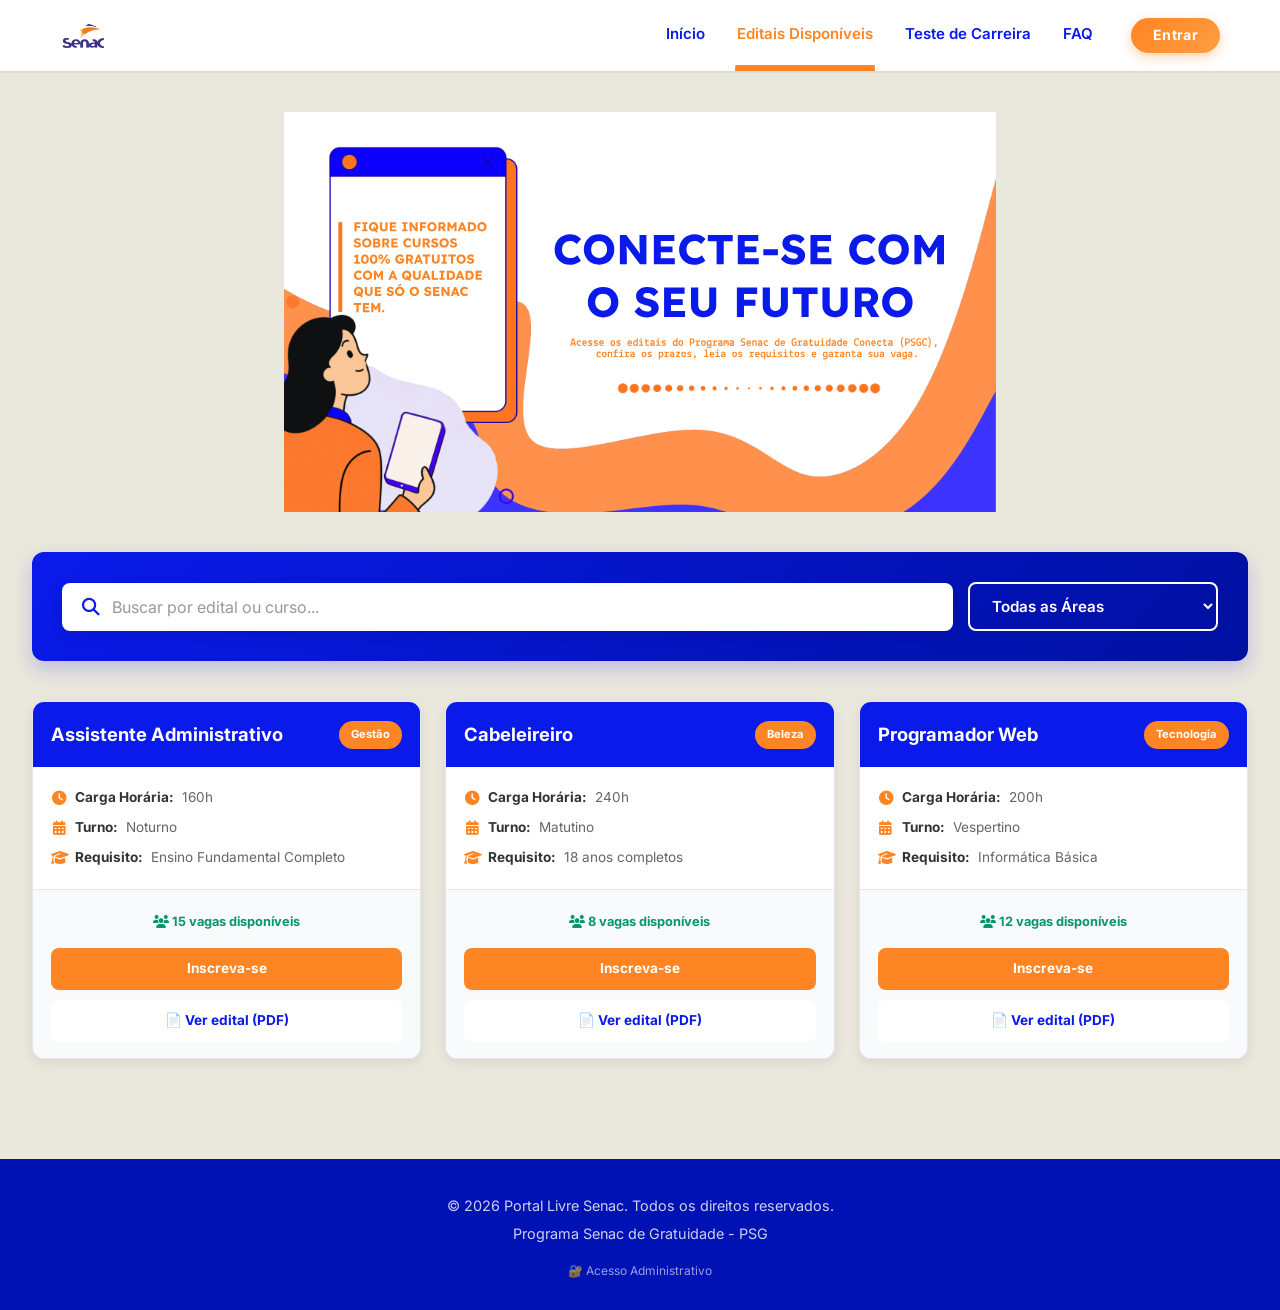
==== commit 75c7032a: "Adiciona nova funcionalidade de login e corrige bugs" ====
--- a/portal-PSG/html/editais.html
+++ b/portal-PSG/html/editais.html
@@ -6,8 +6,8 @@
     <title>Editais Disponíveis - Portal Livre Senac PSG</title>
     
     <!-- CSS -->
-    <link rel="stylesheet" href="/portal-PSG/css/global.css">
-    <link rel="stylesheet" href="/portal-PSG/css/editais.css">
+    <link rel="stylesheet" href="../css/global.css">
+    <link rel="stylesheet" href="../css/editais.css">
     
     <!-- Fontes -->
     <link href="https://fonts.googleapis.com/css2?family=Inter:wght@400;500;600;700&family=Lekton:wght@400;700&family=Lexend:wght@400;600;700;800&display=swap" rel="stylesheet">
@@ -20,15 +20,22 @@
     <!-- NAVBAR -->
     <header class="navbar">
         <div class="container nav-content">
-            <a href="index.html" class="logo">
-                <img src="/portal-PSG/img/senac-logo.png" alt="Senac" class="logo-img">
+            <a href="home.html" class="logo">
+                <img src="../img/senac-logo.png" alt="Logo SENAC" class="logo-img">
             </a>
+            <button class="menu-toggle">
+                <span></span>
+                <span></span>
+                <span></span>
+            </button>
             <ul class="nav-links">
-                <li><a href="index.html">Início</a></li>
+                <li><a href="home.html">Início</a></li>
                 <li><a href="editais.html" class="active">Editais Disponíveis</a></li>
                 <li><a href="teste-carreira.html">Teste de Carreira</a></li>
                 <li><a href="faq.html">FAQ</a></li>
-                <li><a href="login.html" class="btn-primary btn-nav-login">Entrar</a></li>
+                <li class="login-item">
+                    <a href="login.html" class="btn-nav-login">Entrar</a>
+                </li>
             </ul>
         </div>
     </header>
@@ -38,11 +45,7 @@
         
         <!-- BANNER DE EDITAIS -->
         <div class="editais-banner-wrapper">
-            <img src="/portal-PSG/img/Frame 103.svg" alt="Banner Editais Senac" class="editais-banner-img" onerror="this.style.display='none'">
-            <div class="editais-header-box">
-                <h2 class="editais-main-title">Editais e Vagas disponíveis</h2>
-                <p class="editais-subtitle">Consulte os editais abertos, requisitos e o quantitativo de vagas para os cursos gratuitos.</p>
-            </div>
+            <img src="../img/Frame 103.svg" alt="Banner Editais Senac" class="editais-banner-img" onerror="this.style.display='none'">
         </div>
 
         <!-- FILTROS E BUSCA -->
@@ -81,7 +84,7 @@
                     <span class="vagas-tag"><i class="fas fa-users"></i> 15 vagas disponíveis</span>
                     <a href="inscricao.html" class="btn-primary">Inscreva-se</a>
                     <!-- BOTÃO DO PDF ADICIONADO AQUI -->
-                    <a href="/portal-PSG/pdf/edital-adm.pdf" target="_blank" class="btn-pdf-curso">📄 Ver edital (PDF)</a>
+                    <a href="../pdf/edital-adm.pdf" target="_blank" class="btn-pdf-curso">📄 Ver edital (PDF)</a>
                 </div>
             </div>
 
@@ -102,7 +105,7 @@
                     <span class="vagas-tag"><i class="fas fa-users"></i> 8 vagas disponíveis</span>
                     <a href="inscricao.html" class="btn-primary">Inscreva-se</a>
                     <!-- BOTÃO DO PDF ADICIONADO AQUI -->
-                    <a href="/portal-PSG/pdf/edital-beleza.pdf" target="_blank" class="btn-pdf-curso">📄 Ver edital (PDF)</a>
+                    <a href="../pdf/edital-beleza.pdf" target="_blank" class="btn-pdf-curso">📄 Ver edital (PDF)</a>
                 </div>
             </div>
 
@@ -123,7 +126,7 @@
                     <span class="vagas-tag"><i class="fas fa-users"></i> 12 vagas disponíveis</span>
                     <a href="inscricao.html" class="btn-primary">Inscreva-se</a>
                     <!-- BOTÃO DO PDF ADICIONADO AQUI -->
-                    <a href="/portal-PSG/pdf/edital-tecnologia.pdf" target="_blank" class="btn-pdf-curso">📄 Ver edital (PDF)</a>
+                    <a href="../pdf/edital-tecnologia.pdf" target="_blank" class="btn-pdf-curso">📄 Ver edital (PDF)</a>
                 </div>
             </div>
 
@@ -135,10 +138,11 @@
         <div class="container">
             <p>&copy; 2026 Portal Livre Senac. Todos os direitos reservados.</p>
             <p>Programa Senac de Gratuidade - PSG</p>
+            <a href="../admin/login.html" class="admin-link">🔐 Acesso Administrativo</a>
         </div>
     </footer>
 
     <!-- SCRIPT CORRIGIDO -->
-    <script src="/portal-PSG/js/script.js"></script>
+    <script src="../js/script.js"></script>
 </body>
 </html>
--- a/portal-PSG/css/global.css
+++ b/portal-PSG/css/global.css
@@ -22,6 +22,13 @@
     font-family: 'Inter', sans-serif;
 }
 
+img,
+svg {
+    max-width: 100%;
+    height: auto;
+    display: block;
+}
+
 body {
     background-color: var(--bg-light);
     color: var(--text-dark);
@@ -29,7 +36,7 @@
     display: flex;
     flex-direction: column;
     min-height: 100vh;
-    padding-top: 60px; /* Evita que a navbar fixa cubra o topo das páginas */
+    padding-top: 72px; /* Alinha com a altura da navbar fixa */
 }
 
 .container {
@@ -52,13 +59,14 @@
 /* ================= CABEÇALHO (NAVBAR) - GLOBAL ================= */
 .navbar {
     width: 100%;
-    height: 60px;
+    height: 72px;
     background: #FFFFFF;
     border-bottom: 1px solid #D9D9D9;
     position: fixed;
     top: 0;
     left: 0;
     z-index: 999;
+    box-shadow: 0 1px 0 rgba(15, 23, 42, 0.04);
 }
 
 .navbar .container,
@@ -73,33 +81,39 @@
 .logo {
     display: flex;
     align-items: center;
-    gap: 8px;
+    gap: 10px;
     text-decoration: none;
     height: 100%;
 }
 
 .logo-img {
-    height: 60px; /* Altura ideal para a navbar de 60px */
+    height: 46px;
     width: auto;
     object-fit: contain;
+    display: block;
 }
 
 .psg-tag {
     background-color: var(--senac-blue);
     color: white;
-    font-size: 0.75rem;
+    font-size: 0.72rem;
     font-weight: 700;
-    padding: 3px 7px;
-    border-radius: 4px;
+    padding: 4px 8px;
+    border-radius: 5px;
     line-height: 1;
+    display: inline-flex;
+    align-items: center;
+    justify-content: center;
 }
 
 .nav-links {
     display: flex;
-    gap: 25px;
+    gap: 28px;
     list-style: none;
     height: 100%;
     align-items: center;
+    margin: 0;
+    padding: 0;
 }
 
 .nav-links li {
@@ -111,15 +125,40 @@
 .nav-links a {
     text-decoration: none;
     color: var(--senac-blue);
-    font-weight: 500;
-    transition: color 0.3s, border-color 0.3s;
+    font-weight: 600;
+    font-size: 0.94rem;
+    transition: color 0.25s ease, border-color 0.25s ease, transform 0.2s ease, opacity 0.2s ease;
     height: 100%;
     display: flex;
     align-items: center;
     border-bottom: 3px solid transparent;
-}
-
-.nav-links a:hover,
+    padding: 0 2px;
+    position: relative;
+    transform: translateY(0);
+}
+
+.nav-links a::after {
+    content: "";
+    position: absolute;
+    left: 0;
+    bottom: 0;
+    width: 0;
+    height: 3px;
+    background: var(--senac-orange);
+    border-radius: 999px;
+    transition: width 0.25s ease;
+}
+
+.nav-links a:hover {
+    color: var(--senac-orange);
+    transform: translateY(-1px);
+}
+
+.nav-links a:hover::after,
+.nav-links a.active::after {
+    width: 100%;
+}
+
 .nav-links a.active {
     color: var(--senac-orange);
     border-bottom-color: var(--senac-orange);
@@ -188,8 +227,65 @@
     margin-top: 5px;
 }
 
-@media (max-width: 768px) {
-    .nav-links { display: none; }
+.admin-link {
+    display: block;
+    margin-top: 16px;
+    font-size: 0.75rem;
+    opacity: 0.6;
+    text-decoration: none;
+    color: white;
+    transition: opacity 0.2s ease;
+}
+
+.admin-link:hover {
+    opacity: 1;
+    text-decoration: underline;
+}
+
+@media (max-width: 980px) {
+    .nav-links {
+        gap: 16px;
+    }
+
+    .nav-links a {
+        font-size: 0.8rem;
+    }
+}
+
+@media (max-width: 720px) {
+    body {
+        padding-top: 96px;
+    }
+
+    .navbar {
+        height: auto;
+        min-height: 72px;
+    }
+
+    .navbar .container,
+    .nav-content {
+        flex-wrap: wrap;
+        justify-content: center;
+        gap: 10px;
+        padding-top: 10px;
+        padding-bottom: 10px;
+    }
+
+    .nav-links {
+        width: 100%;
+        justify-content: center;
+        flex-wrap: wrap;
+        row-gap: 8px;
+        column-gap: 12px;
+    }
+
+    .nav-links a {
+        font-size: 0.75rem;
+    }
+
+    .logo-img {
+        height: 38px;
+    }
 }
 
 /* ==========================================================================
@@ -201,20 +297,20 @@
     display: flex !important;
     align-items: center !important;
     height: 100% !important;
-    margin-left: 10px !important; 
+    margin-left: 8px !important;
 }
 
 /* Visual imutável do botão "Entrar" */
 .navbar .nav-links .btn-nav-login {
     background: linear-gradient(135deg, var(--senac-orange, #FE8523) 0%, #ff9d42 100%) !important;
     color: #ffffff !important;
-    padding: 8px 24px !important;
+    padding: 10px 22px !important;
     width: auto !important;
     border: none !important;
-    border-radius: 25px !important; /* Formato pílula elegante */
+    border-radius: 999px !important;
     font-weight: 700 !important;
-    font-size: 0.9rem !important;
-    letter-spacing: 0.5px !important;
+    font-size: 0.88rem !important;
+    letter-spacing: 0.3px !important;
     cursor: pointer !important;
     text-decoration: none !important;
     display: inline-flex !important;
@@ -222,23 +318,137 @@
     justify-content: center !important;
     height: auto !important;
     line-height: 1 !important;
-    border-bottom: none !important; /* Remove a linha do menu */
+    border-bottom: none !important;
     box-shadow: 0 4px 12px rgba(254, 133, 35, 0.35) !important;
-    transition: all 0.3s ease !important;
+    transition: none !important;
 }
 
 /* Efeito Hover em todas as abas */
 .navbar .nav-links .btn-nav-login:hover {
-    background: linear-gradient(135deg, var(--senac-orange-hover, #E06F15) 0%, var(--senac-orange, #FE8523) 100%) !important;
+    background: linear-gradient(135deg, var(--senac-orange, #FE8523) 0%, #ff9d42 100%) !important;
     color: #ffffff !important;
-    transform: translateY(-2px) !important;
-    box-shadow: 0 6px 16px rgba(254, 133, 35, 0.5) !important;
+    box-shadow: 0 4px 12px rgba(254, 133, 35, 0.35) !important;
     border-bottom: none !important;
+    transform: none !important;
 }
 
 /* Estado de Clique (Active) */
 .navbar .nav-links .btn-nav-login:active {
-    transform: translateY(0) scale(0.96) !important;
+    background: linear-gradient(135deg, var(--senac-orange, #FE8523) 0%, #ff9d42 100%) !important;
     color: #ffffff !important;
-    box-shadow: 0 2px 6px rgba(254, 133, 35, 0.3) !important;
+    box-shadow: 0 4px 12px rgba(254, 133, 35, 0.35) !important;
+    transform: none !important;
+}
+
+/* ================= MENU HAMBÚRGUER RESPONSIVO ================= */
+
+.menu-toggle {
+    display: none;
+    flex-direction: column;
+    gap: 5px;
+    background: none;
+    border: none;
+    cursor: pointer;
+    padding: 8px;
+    color: var(--senac-blue);
+    font-size: 24px;
+    z-index: 1000;
+}
+
+.menu-toggle span {
+    width: 25px;
+    height: 2.5px;
+    background: var(--senac-blue);
+    transition: all 0.3s ease;
+    border-radius: 2px;
+}
+
+.menu-toggle.active span:nth-child(1) {
+    transform: rotate(45deg) translate(10px, 10px);
+}
+
+.menu-toggle.active span:nth-child(2) {
+    opacity: 0;
+}
+
+.menu-toggle.active span:nth-child(3) {
+    transform: rotate(-45deg) translate(9px, -9px);
+}
+
+/* Mobile Menu Responsivo */
+@media (max-width: 720px) {
+    .menu-toggle {
+        display: flex;
+    }
+
+    .navbar .container {
+        flex-wrap: nowrap;
+        padding-top: 0;
+        padding-bottom: 0;
+    }
+
+    .nav-links {
+        position: fixed;
+        top: 72px;
+        left: 0;
+        width: 100%;
+        height: 0;
+        background: white;
+        flex-direction: column;
+        gap: 0;
+        overflow: hidden;
+        transition: height 0.3s ease;
+        z-index: 998;
+        border-bottom: 1px solid #D9D9D9;
+        box-shadow: 0 4px 6px rgba(0, 0, 0, 0.1);
+    }
+
+    .nav-links.active {
+        height: auto;
+        max-height: calc(100vh - 72px);
+        overflow-y: auto;
+    }
+
+    .nav-links li {
+        width: 100%;
+        height: auto;
+        border-bottom: 1px solid #F0F0F0;
+    }
+
+    .nav-links a {
+        width: 100%;
+        padding: 16px 20px;
+        font-size: 1rem;
+        border-bottom: none;
+        height: auto;
+        justify-content: flex-start;
+    }
+
+    .nav-links a::after {
+        display: none;
+    }
+
+    .nav-links a.active {
+        background: #f0f2ff;
+        border-left: 4px solid var(--senac-orange);
+    }
+
+    .nav-links a:hover {
+        background: #f5f5f5;
+        transform: none;
+    }
+
+    .navbar .nav-links li.login-item {
+        margin-left: 0 !important;
+    }
+
+    .navbar .nav-links .btn-nav-login {
+        width: 100% !important;
+        margin: 12px !important;
+        border-radius: 8px !important;
+    }
+
+    body {
+        padding-top: 72px;
+    }
 }
--- a/portal-PSG/css/editais.css
+++ b/portal-PSG/css/editais.css
@@ -4,385 +4,281 @@
     flex-direction: column;
     align-items: center;
     text-align: center;
-    margin-bottom: 10px;
-}
+    margin-bottom: 40px;
+}
+
 .editais-banner-img {
     display: block;
     width: 100%;
     max-width: 100%;
-    height: 420px;           /* Altura fixa menor (você pode testar 200px ou 250px) */
-    object-fit: cover;       /* Corta as bordas superior/inferior de forma limpa para não achatar */
-    object-position: center; /* Mantém o centro do banner em foco */
-    margin: 0 auto 25px;
+    height: auto;
+    max-height: 400px;
+    object-fit: contain;
+    object-position: center;
+    margin: 0 auto;
     border-radius: var(--radius);
 }
-.editais-header-box {
-    margin-bottom: 30px;
-}
-
-.editais-main-title {
-    color: var(--senac-orange);
-    font-size: 2.5rem;
-    font-weight: 600;
-    margin-bottom: 8px;
-    display: flex;
-    align-items: center;
-    justify-content: center;
-    gap: 10px;
-}
-
-.editais-main-title::before {
-    content: '';
-    display: inline-block;
-    width: 5px;
-    height: 35px;
-    background-color: var(--senac-orange);
-    border-radius: 2px;
-}
-
-.editais-subtitle {
-    color: var(--senac-blue);
-    font-size: 1rem;
-    font-weight: 500;
-    max-width: 700px;
-    margin: 0 auto;
-}
 
 .filter-container {
-    background: var(--bg-white);
-    padding: 20px;
-    border-radius: var(--radius);
-    box-shadow: var(--shadow);
+    background: linear-gradient(135deg, var(--senac-blue) 0%, #0010a0 100%);
+    padding: 30px;
+    border-radius: 12px;
+    box-shadow: 0 8px 20px rgba(10, 26, 235, 0.2);
     display: flex;
     gap: 15px;
-    margin-bottom: 30px;
+    margin-bottom: 40px;
     flex-wrap: wrap;
+    align-items: center;
 }
 
 .search-input-box {
     flex: 1;
-    min-width: 280px;
+    min-width: 300px;
     position: relative;
+    display: flex;
+    align-items: center;
+    background: white;
+    border-radius: 8px;
+    padding: 0 20px;
+    box-shadow: 0 4px 12px rgba(0, 0, 0, 0.1);
 }
 
 .search-input-box i {
-    position: absolute;
-    left: 15px;
-    top: 50%;
-    transform: translateY(-50%);
-    color: var(--text-light);
+    color: var(--senac-blue);
+    font-size: 1.1rem;
+    margin-right: 12px;
 }
 
 .search-input-box input {
     width: 100%;
-    padding: 12px 15px 12px 40px;
-    border: 1px solid var(--border-color);
-    border-radius: var(--radius);
+    padding: 14px 0;
+    border: none;
+    border-radius: 8px;
     font-size: 1rem;
     outline: none;
+    background: transparent;
+    color: var(--text-dark);
+}
+
+.search-input-box input::placeholder {
+    color: #999;
 }
 
 .filter-selects {
     display: flex;
-    gap: 10px;
+    gap: 12px;
     flex-wrap: wrap;
 }
 
 .filter-selects select {
-    padding: 12px 15px;
-    border: 1px solid var(--border-color);
-    border-radius: var(--radius);
+    padding: 12px 18px;
+    border: 2px solid white;
+    border-radius: 8px;
     font-size: 0.95rem;
     outline: none;
-    background-color: var(--bg-white);
+    background-color: transparent;
+    color: white;
     cursor: pointer;
+    font-weight: 600;
+    transition: all 0.3s;
+}
+
+.filter-selects select:hover {
+    background-color: rgba(255, 255, 255, 0.1);
+}
+
+.filter-selects select option {
+    background-color: var(--senac-blue);
+    color: white;
 }
 
 /* ================= GRID DE CURSOS ================= */
 .courses-grid {
     display: grid;
-    grid-template-columns: repeat(auto-fill, minmax(320px, 1fr));
-    gap: 25px;
+    grid-template-columns: repeat(auto-fill, minmax(300px, 1fr));
+    gap: 24px;
+    margin-bottom: 60px;
 }
 
 .course-card {
-    background: var(--bg-white);
-    border-radius: var(--radius);
+    background: white;
+    border-radius: 12px;
     overflow: hidden;
-    box-shadow: var(--shadow);
-    transition: transform 0.2s, box-shadow 0.2s;
-    display: flex;
-    flex-direction: column;
-    border: 1px solid var(--border-color);
+    box-shadow: 0 4px 12px rgba(0, 0, 0, 0.08);
+    transition: all 0.3s ease;
+    border: 1px solid #e5e7eb;
+    display: flex;
+    flex-direction: column;
 }
 
 .course-card:hover {
-    transform: translateY(-5px);
-    box-shadow: 0 10px 15px -3px rgba(0, 0, 0, 0.1);
+    transform: translateY(-4px);
+    box-shadow: 0 12px 24px rgba(0, 0, 0, 0.12);
 }
 
 .course-header {
     background-color: var(--senac-blue);
     color: white;
-    padding: 15px 20px;
+    padding: 18px;
     display: flex;
     justify-content: space-between;
     align-items: center;
+    gap: 12px;
+}
+
+.course-title {
+    flex: 1;
+    font-size: 1rem;
+    font-weight: 700;
+    color: white;
+    margin: 0;
 }
 
 .course-tag {
-    background: rgba(255, 255, 255, 0.2);
-    padding: 4px 10px;
-    border-radius: 12px;
-    font-size: 0.75rem;
-    font-weight: 600;
-}
-
-.course-body {
-    padding: 20px;
-    flex: 1;
-    display: flex;
-    flex-direction: column;
-}
-
-.course-title {
-    font-size: 1.25rem;
-    font-weight: 700;
-    color: var(--senac-blue);
-    margin-bottom: 10px;
-}
-
-.course-info {
-    margin-bottom: 15px;
-    color: var(--text-light);
-    font-size: 0.9rem;
-    display: flex;
-    flex-direction: column;
-    gap: 6px;
-}
-
-.course-info i {
-    width: 20px;
-    color: var(--senac-orange);
-}
-
-.course-footer {
-    padding: 15px 20px;
-    border-top: 1px solid var(--border-color);
-    background-color: #f8fafc;
-    display: flex;
-    justify-content: space-between;
-    align-items: center;
-}
-
-.vagas-tag {
-    font-size: 0.85rem;
-    font-weight: 600;
-    color: var(--success-color);
-}
-
-@media (max-width: 768px) {
-    .filter-container { flex-direction: column; }
-    .filter-selects { flex-direction: column; width: 100%; }
-    .filter-selects select { width: 100%; }
-    .editais-main-title { font-size: 1.8rem; }
-}
-/* =======================================================
-   GRID DE CURSOS E CARTÕES (CARDS)
-======================================================= */
-
-/* Container que segura todos os cartões */
-.courses-grid {
-    display: grid;
-    grid-template-columns: repeat(auto-fill, minmax(320px, 1fr));
-    gap: 30px;
-    margin-top: 40px;
-    margin-bottom: 60px;
-}
-
-/* Estilo principal de cada cartão */
-.course-card {
-    background-color: #FFFFFF;
-    border-radius: 12px;
-    box-shadow: 0 4px 15px rgba(0, 0, 0, 0.08);
-    display: flex;
-    flex-direction: column;
-    overflow: hidden;
-    transition: transform 0.3s ease, box-shadow 0.3s ease;
-    border: 1px solid #E5E7EB;
-}
-
-/* Efeito de flutuar ao passar o mouse no cartão */
-.course-card:hover {
-    transform: translateY(-8px);
-    box-shadow: 0 12px 25px rgba(0, 0, 0, 0.15);
-}
-
-/* Cabeçalho do Cartão (Fundo Azul) */
-.course-header {
-    background-color: var(--senac-blue, #0A1AEB); /* Azul Senac */
-    padding: 20px;
-    display: flex;
-    justify-content: space-between;
-    align-items: flex-start;
-    gap: 15px;
-    min-height: 80px;
-}
-
-/* Tag da área do curso (Gestão, Tecnologia, etc) no cabeçalho */
-.course-tag {
-    background-color: var(--senac-orange, #FE8523); /* Laranja Senac */
-    color: #FFFFFF;
-    font-size: 0.75rem;
-    font-weight: 700;
-    text-transform: uppercase;
+    background: var(--senac-orange);
+    color: white;
     padding: 5px 12px;
     border-radius: 20px;
+    font-size: 0.7rem;
+    font-weight: 700;
     white-space: nowrap;
 }
 
-/* Corpo do Cartão (Onde ficam os textos) */
 .course-body {
-    padding: 24px 20px;
-    flex-grow: 1; /* Faz o cartão esticar para empurrar o footer pra baixo */
-    background-color: #FAFAFA;
-}
-
-/* Linhas de informação (Carga horária, Turno, etc) */
+    padding: 20px 18px;
+    flex: 1;
+}
+
+.course-info {
+    display: flex;
+    flex-direction: column;
+    gap: 8px;
+}
+
 .course-info p {
-    color: #4B5563;
-    font-size: 0.95rem;
-    margin-bottom: 12px;
-    display: flex;
-    align-items: center;
-    line-height: 1.4;
-}
-
-/* Ícones do FontAwesome dentro das informações */
-.course-info p i {
-    color: var(--senac-orange, #FE8523);
-    width: 24px;
-    font-size: 1.1rem;
-    text-align: center;
-    margin-right: 8px;
+    color: #666;
+    font-size: 0.85rem;
+    margin: 0;
+    display: flex;
+    align-items: center;
+    gap: 8px;
+}
+
+.course-info i {
+    color: var(--senac-orange);
+    width: 16px;
+    text-align: center;
+    font-size: 0.9rem;
 }
 
 .course-info strong {
-    color: #1F2937;
-    margin-right: 5px;
-}
-
-/* Rodapé do Cartão (Onde ficam os botões) */
+    color: #333;
+}
+
 .course-footer {
-    padding: 20px;
-    background-color: #FFFFFF;
-    border-top: 1px solid #E5E7EB;
-    display: flex;
-    flex-direction: column;
-    gap: 12px;
-}
-
-/* Texto de vagas disponíveis */
+    padding: 16px 18px;
+    border-top: 1px solid #e5e7eb;
+    background: #f9fafb;
+    display: flex;
+    flex-direction: column;
+    gap: 10px;
+}
+
 .vagas-tag {
-    color: #059669; /* Verde para passar sensação positiva/disponibilidade */
-    font-size: 0.9rem;
-    font-weight: 600;
-    text-align: center;
-    margin-bottom: 4px;
-    display: flex;
-    align-items: center;
-    justify-content: center;
-    gap: 8px;
-}
-/* =======================================================
-   RODAPÉ DO CARTÃO (BOTÕES LADO A LADO)
-======================================================= */
-
-.course-footer {
-    padding: 20px;
-    background-color: #FFFFFF;
-    border-top: 1px solid #E5E7EB;
-    
-    /* Ativa o Grid e divide em 2 colunas de tamanhos iguais */
-    display: grid;
-    grid-template-columns: 1fr 1fr; 
-    gap: 10px; 
-}
-
-/* Faz a tag de vagas ocupar a linha inteira acima dos botões */
-.vagas-tag {
-    grid-column: 1 / -1; 
-    
+    font-size: 0.8rem;
+    font-weight: 700;
     color: #059669;
-    font-size: 0.9rem;
-    font-weight: 600;
-    text-align: center;
-    margin-bottom: 8px;
-    display: flex;
-    align-items: center;
-    justify-content: center;
-    gap: 8px;
-}
-
-/* Ajustes nos botões para dividirem bem o espaço */
-.course-footer .btn-primary,
-.btn-pdf-curso {
-    display: flex;
-    justify-content: center;
-    align-items: center;
-    text-align: center;
-    padding: 10px 5px; /* Reduzido nas laterais para caber o texto */
-    font-size: 0.85rem; /* Fonte levemente ajustada */
-    font-weight: 700;
-    border-radius: 8px;
+    text-align: center;
+    padding: 6px 0;
+}
+
+.course-footer a {
+    padding: 10px 14px;
+    border-radius: 8px;
+    font-size: 0.85rem;
+    font-weight: 700;
     text-decoration: none;
-    transition: all 0.3s ease;
-}
-
-/* Cores do Botão de Inscrição */
+    text-align: center;
+    transition: all 0.2s;
+    border: none;
+    cursor: pointer;
+}
+
 .course-footer .btn-primary {
-    background-color: var(--senac-orange, #FE8523);
-    color: #FFFFFF;
-    border: none;
+    background-color: var(--senac-orange);
+    color: white;
 }
 
 .course-footer .btn-primary:hover {
     background-color: #e6761c;
 }
 
-/* Cores do Botão PDF */
 .btn-pdf-curso {
-    background-color: transparent;
-    color: var(--senac-blue, #0A1AEB);
-    border: 2px solid var(--senac-blue, #0A1AEB);
+    background-color: white;
+    color: var(--senac-blue);
+    border: 1.5px solid var(--senac-blue);
 }
 
 .btn-pdf-curso:hover {
-    background-color: var(--senac-blue, #0A1AEB);
-    color: #FFFFFF;
-}
-
-/* =======================================================
-   RESPONSIVIDADE (CELULARES)
-======================================================= */
-@media (max-width: 480px) {
-    /* Em telas muito finas, volta a empilhar para os textos não ficarem espremidos */
-    .course-footer {
+    background-color: #f0f4f9;
+}
+
+/* ================= RESPONSIVIDADE ================= */
+@media (max-width: 768px) {
+    .courses-grid {
         grid-template-columns: 1fr;
-    }
-}
-/* Remove a limitação de largura e o espaçamento lateral no main da tela de Editais */
+        gap: 20px;
+    }
+
+    .filter-container {
+        flex-direction: column;
+        align-items: stretch;
+    }
+
+    .search-input-box {
+        width: 100%;
+        min-width: unset;
+    }
+
+    .filter-selects {
+        width: 100%;
+        justify-content: center;
+    }
+
+    .filter-selects select {
+        flex: 1;
+        min-width: 150px;
+    }
+}
+
+@media (max-width: 640px) {
+    .filter-container {
+        padding: 20px;
+    }
+
+    .search-input-box {
+        padding: 0 16px;
+    }
+
+    .search-input-box input {
+        font-size: 16px;
+    }
+
+    .course-header {
+        flex-wrap: wrap;
+        gap: 10px;
+    }
+
+    .course-title {
+        width: 100%;
+    }
+}
+
+/* ================= CONTAINER PRINCIPAL ================= */
 main.container {
-    max-width: 100% !important;
-    padding-left: 0 !important;
-    padding-right: 0 !important;
-    margin-left: 0 !important;
-    margin-right: 0 !important;
-}
-
-/* Adiciona um pequeno padding interno apenas nos filtros e cards para não colarem 100% na borda da tela */
-.filter-container,
-.courses-grid {
-    padding-left: 20px;
-    padding-right: 20px;
+    max-width: 100%;
+    padding-left: 32px;
+    padding-right: 32px;
+    padding-top: 40px;
+    padding-bottom: 40px;
 }
